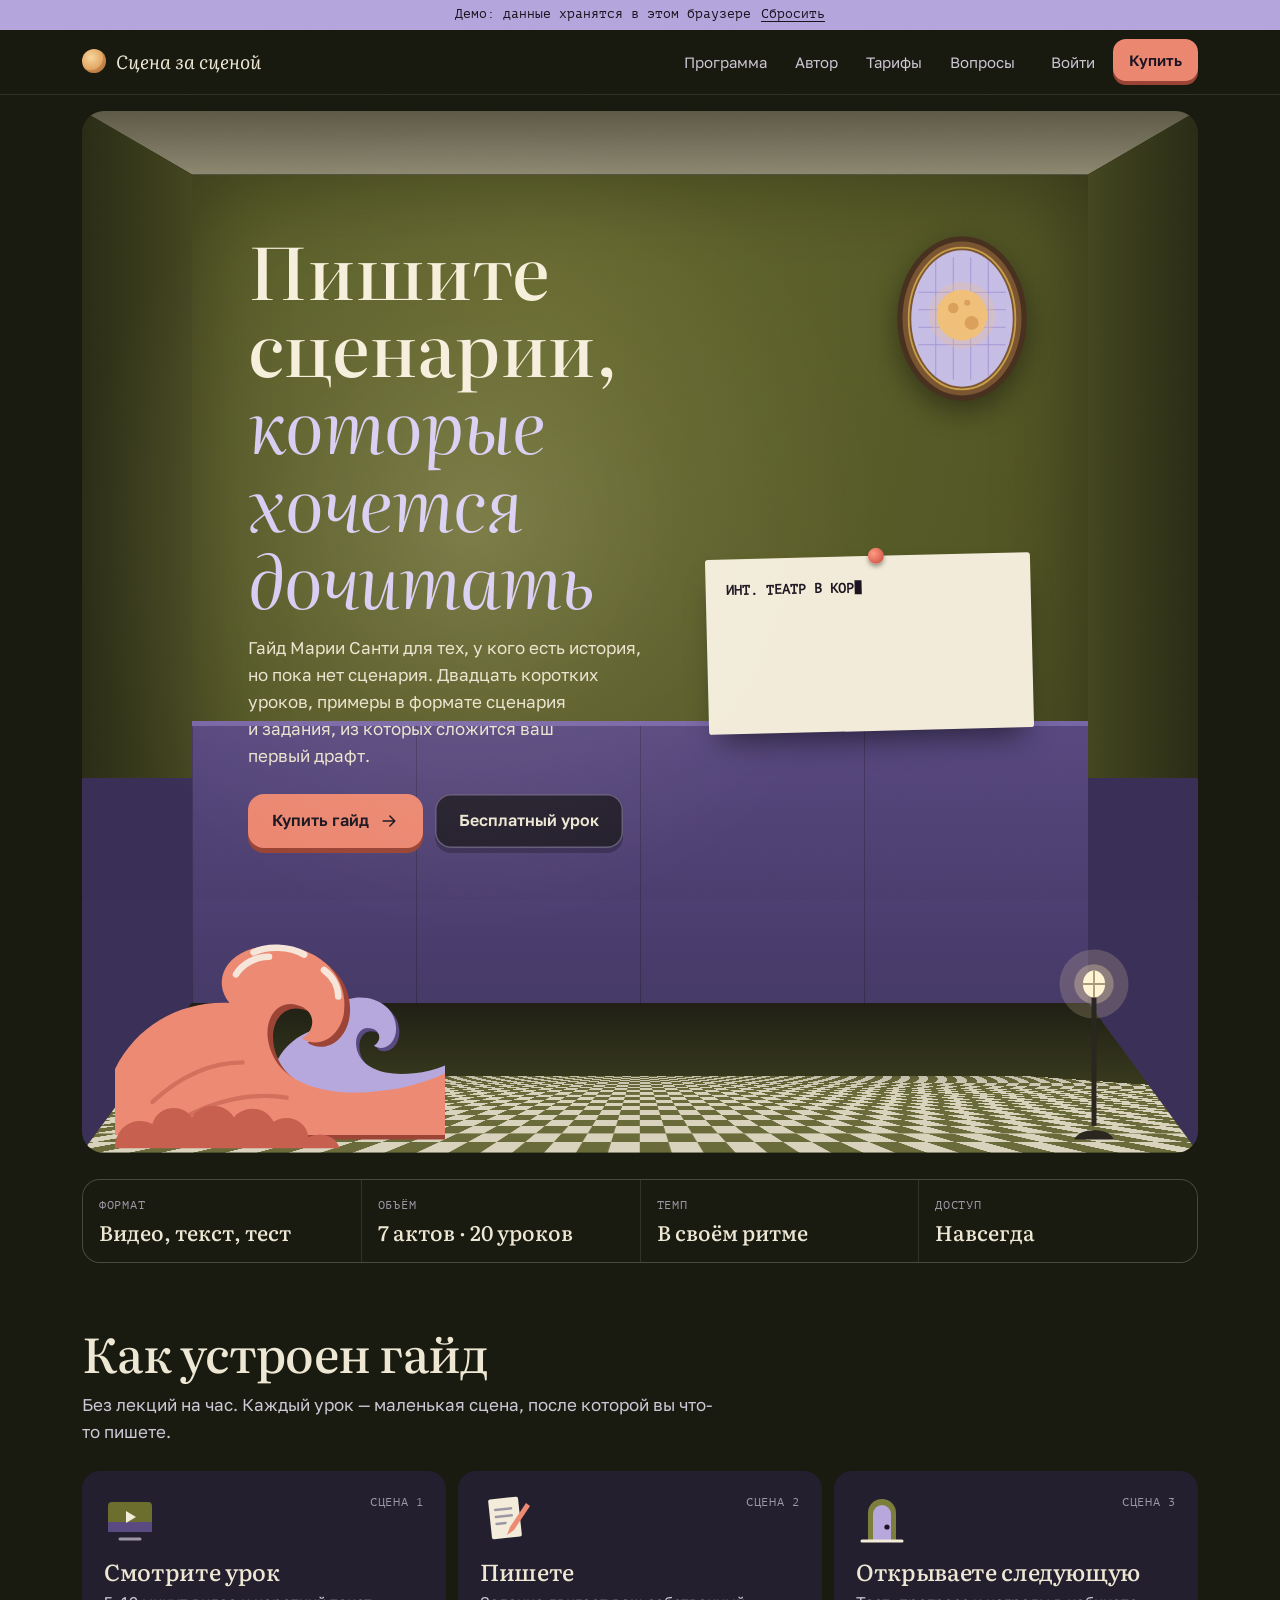
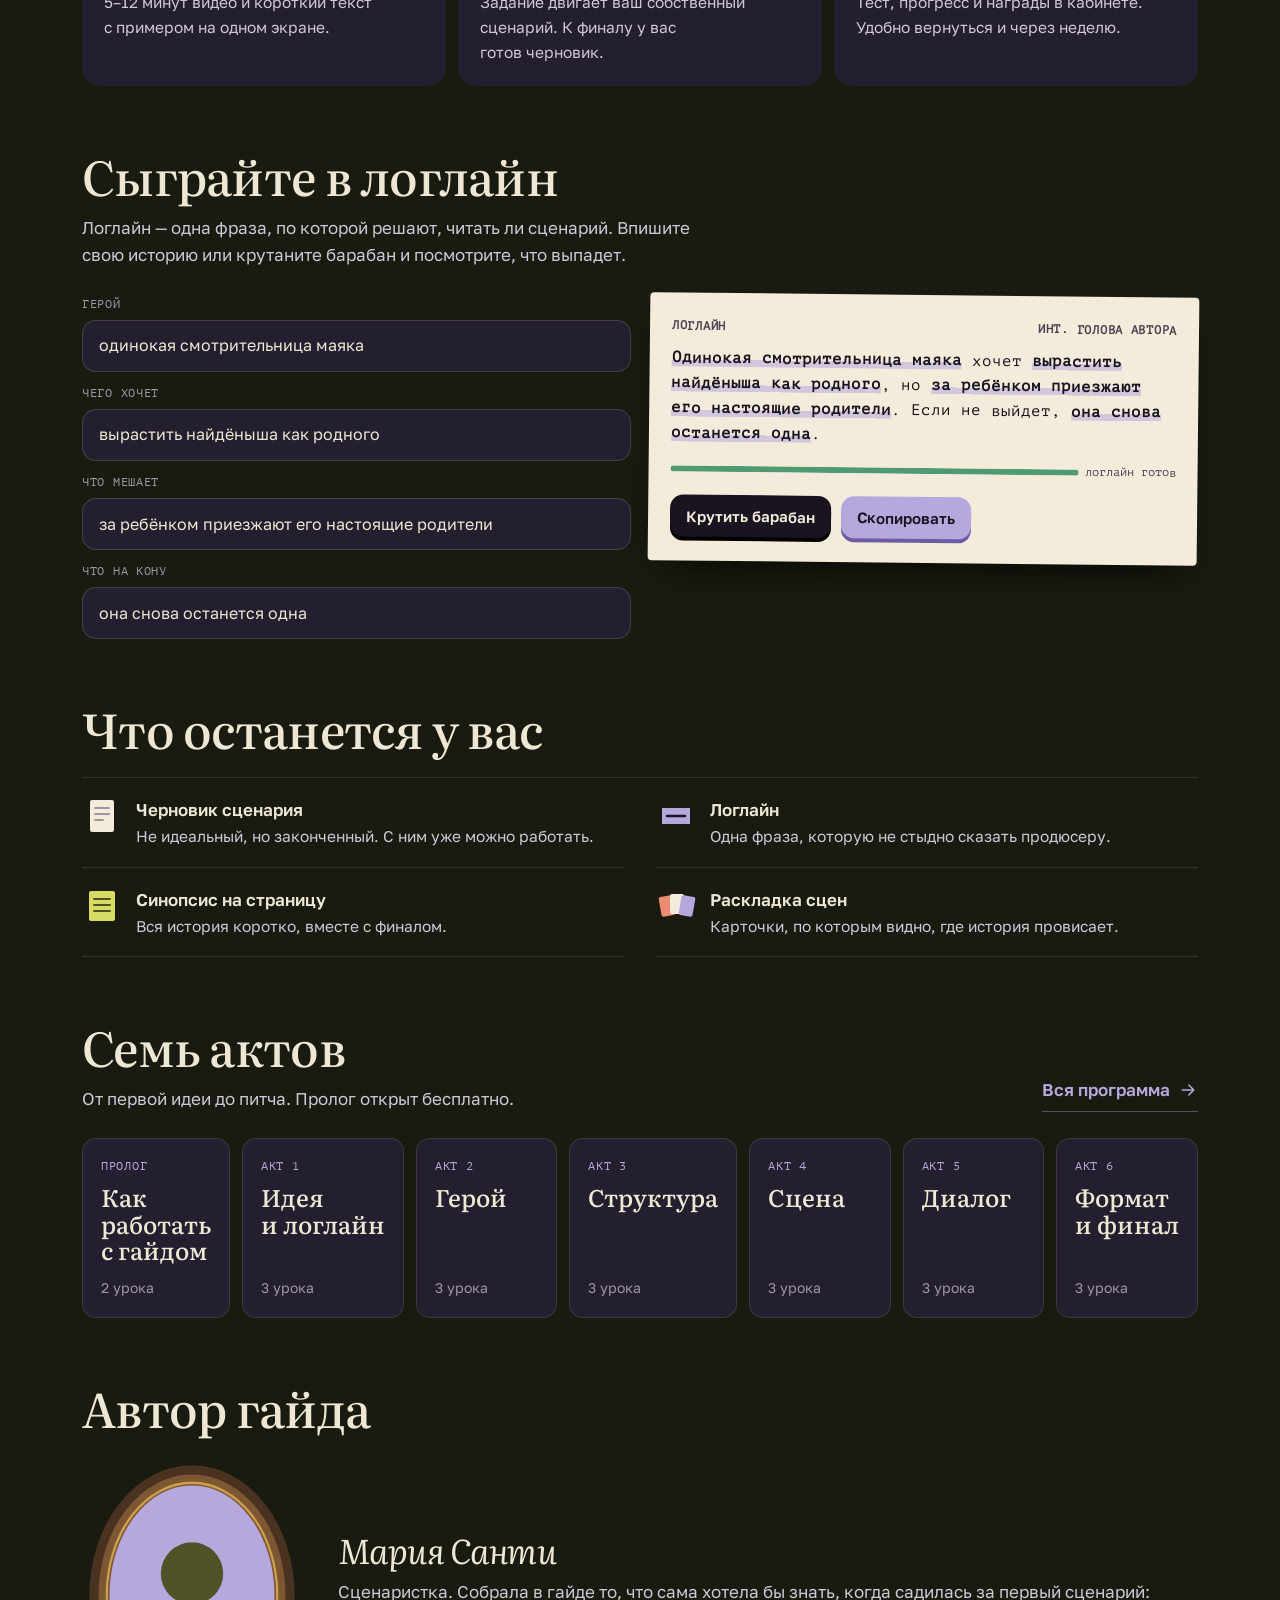
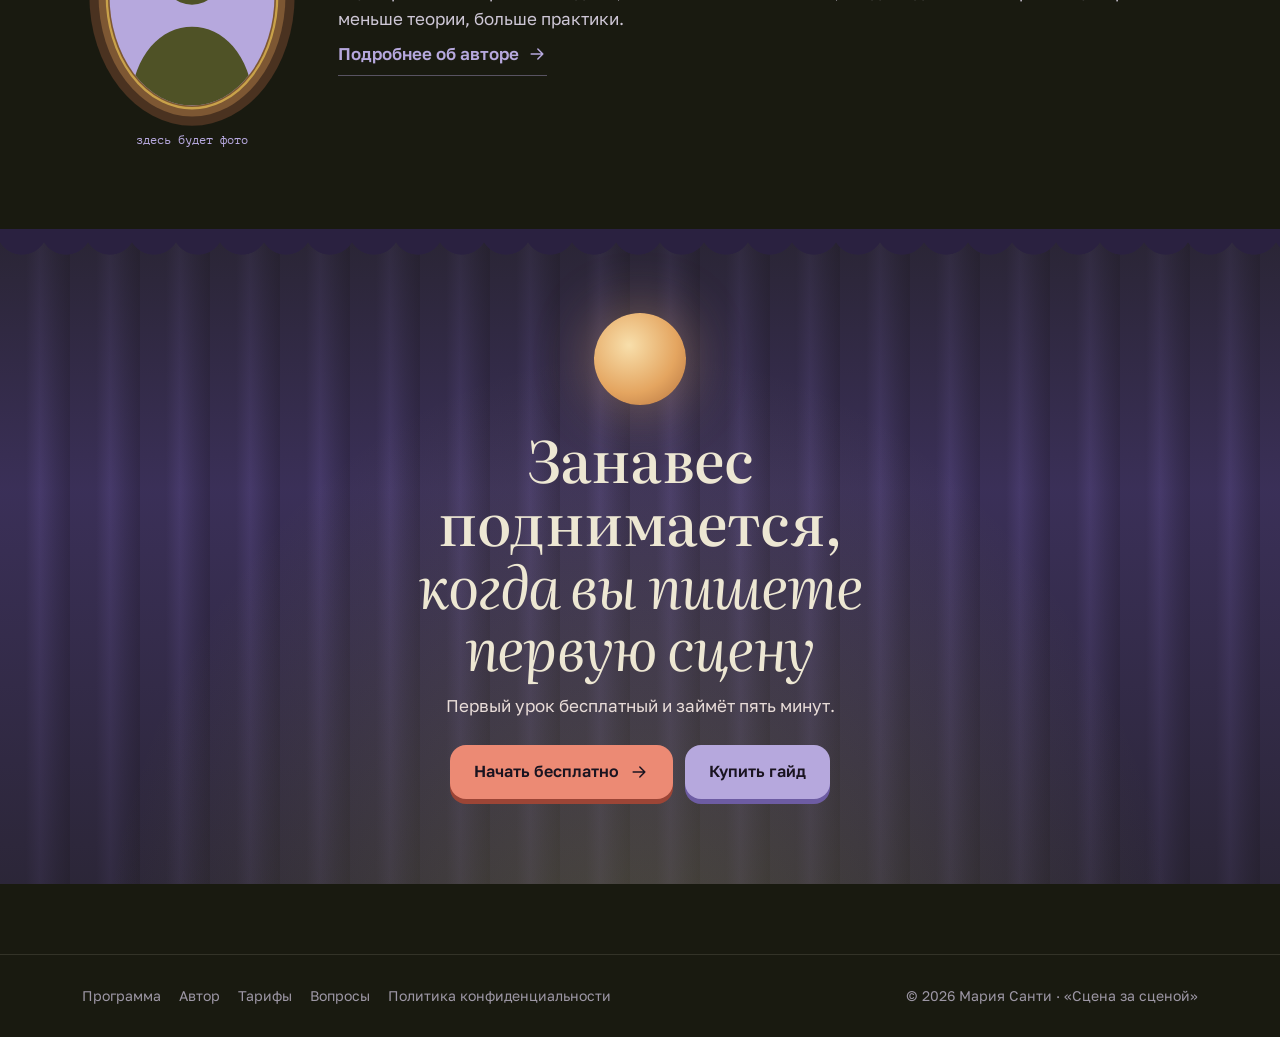
==== index.html @ 64747609 "Add files via upload" ====
<!doctype html>
<html lang="ru" data-page="index">
<head>
<meta charset="utf-8">
<meta name="viewport" content="width=device-width, initial-scale=1, viewport-fit=cover">
<meta http-equiv="Content-Security-Policy" content="default-src 'self'; script-src 'self'; style-src 'self' 'unsafe-inline'; img-src 'self' data:; font-src 'self'; connect-src 'self' https://*.supabase.co wss://*.supabase.co; base-uri 'self'; form-action 'self'; object-src 'none'">
<meta name="referrer" content="strict-origin-when-cross-origin">
<meta name="robots" content="noindex, nofollow">
<title>Сцена за сценой — гайд по сценариям Марии Санти</title>
<meta name="description" content="Гайд по сценарному мастерству: от идеи и логлайна до готового драфта. 20 уроков, тесты и задания.">
<meta name="theme-color" content="#191a10">
<meta property="og:title" content="Сцена за сценой — гайд по сценариям Марии Санти">
<meta property="og:description" content="Гайд по сценарному мастерству: от идеи и логлайна до готового драфта. 20 уроков, тесты и задания.">
<link rel="icon" href="data:image/svg+xml,%3Csvg xmlns='http://www.w3.org/2000/svg' viewBox='0 0 32 32'%3E%3Ccircle cx='16' cy='16' r='14' fill='%23e2a35f'/%3E%3C/svg%3E">
<link rel="preload" href="Literata-normal-cyrillic.woff2" as="font" type="font/woff2" crossorigin>
<link rel="stylesheet" href="style.css?v=f4e3a7d2">
<script src="early.js?v=76b59b32"></script>
</head>
<body data-page="index">
<noscript><div class="nojs">Откройте сайт в браузере (Safari, Chrome): в режиме просмотра файла вход, оплата и уроки не работают.</div></noscript>
<svg width="0" height="0" style="position:absolute" aria-hidden="true">
  <symbol id="i-arrow" viewBox="0 0 24 24"><path d="M5 12h14M13 6l6 6-6 6"/></symbol>
  <symbol id="i-left" viewBox="0 0 24 24"><path d="M19 12H5M11 6l-6 6 6 6"/></symbol>
  <symbol id="i-plus" viewBox="0 0 24 24"><path d="M12 5v14M5 12h14"/></symbol>
  <symbol id="i-check" viewBox="0 0 24 24"><path d="M20 6 9 17l-5-5"/></symbol>
  <symbol id="i-lock" viewBox="0 0 24 24"><rect x="4" y="11" width="16" height="10" rx="2"/><path d="M8 11V7a4 4 0 0 1 8 0v4"/></symbol>
  <symbol id="i-play" viewBox="0 0 24 24"><path d="M7 4.5v15a1 1 0 0 0 1.5.86l12.5-7.5a1 1 0 0 0 0-1.72L8.5 3.64A1 1 0 0 0 7 4.5z"/></symbol>
  <symbol id="i-x" viewBox="0 0 24 24"><path d="M6 6l12 12M18 6 6 18"/></symbol>
  <symbol id="i-menu" viewBox="0 0 24 24"><path d="M4 7h16M4 12h16M4 17h16"/></symbol>
  <symbol id="i-bulb" viewBox="0 0 24 24"><path d="M9 18h6M10 22h4M12 2a7 7 0 0 0-4 12.7c.6.5 1 1.3 1 2.3h6c0-1 .4-1.8 1-2.3A7 7 0 0 0 12 2z"/></symbol>
  <symbol id="i-pen" viewBox="0 0 24 24"><path d="M12 20h9M16.5 3.5a2.1 2.1 0 0 1 3 3L7 19l-4 1 1-4z"/></symbol>
  <symbol id="i-list" viewBox="0 0 24 24"><path d="M8 6h13M8 12h13M8 18h13M3 6h.01M3 12h.01M3 18h.01"/></symbol>
</svg>
<header class="hd">
  <div class="wrap">
    <a class="logo" href="index.html"><i aria-hidden="true"></i>Сцена за сценой</a>
    <nav class="nav" aria-label="Разделы"><a href="programma.html">Программа</a><a href="avtor.html">Автор</a><a href="tarify.html">Тарифы</a><a href="voprosy.html">Вопросы</a></nav>
    <div class="auth" id="auth"><a class="hd-link" href="vhod.html">Войти</a><a class="btn sm" href="kassa.html?t=guide" data-buy>Купить</a></div>
    <details class="mnav"><summary aria-label="Меню"><svg class="ic b" aria-hidden="true"><use href="#i-menu"/></svg><svg class="ic x" aria-hidden="true"><use href="#i-x"/></svg></summary>
      <nav class="mnav-panel" aria-label="Меню"><a href="index.html" aria-current=page>Главная<svg class="ic" aria-hidden="true"><use href="#i-arrow"/></svg></a><a href="programma.html">Программа<svg class="ic" aria-hidden="true"><use href="#i-arrow"/></svg></a><a href="avtor.html">Автор<svg class="ic" aria-hidden="true"><use href="#i-arrow"/></svg></a><a href="tarify.html">Тарифы<svg class="ic" aria-hidden="true"><use href="#i-arrow"/></svg></a><a href="voprosy.html">Вопросы<svg class="ic" aria-hidden="true"><use href="#i-arrow"/></svg></a><div id="mauth"><a class="btn v2" href="vhod.html">Войти в кабинет</a></div></nav></details>
  </div>
</header>
<main>
<div class="intro-c" aria-hidden="true"><span>Сцена за сценой</span></div>
<section class="hero"><div class="wrap">
  <div class="stage "><div class="ceil"></div><div class="lw"></div><div class="rw"></div><div class="floor"><div class="checks"></div></div><div class="spot" aria-hidden="true"></div><div class="wall"><div class="hero-tx">
  <h1>Пишите сценарии, <em>которые хочется дочитать</em></h1>
  <p class="lede">Гайд Марии Санти для тех, у кого есть история, но пока нет сценария. Двадцать коротких уроков, примеры в формате сценария и задания, из которых сложится ваш первый драфт.</p>
  <div class="ctas"><a class="btn" href="kassa.html?t=guide" data-buy>Купить гайд <svg class="ic" aria-hidden="true"><use href="#i-arrow"/></svg></a><a class="btn ghost" href="urok.html?id=p1">Бесплатный урок</a></div>
</div>
<figure class="frame"><svg viewBox="0 0 160 200" aria-hidden="true">
  <ellipse cx="80" cy="100" rx="74" ry="94" fill="#4a3220"/><ellipse cx="80" cy="100" rx="68" ry="88" fill="#7d5733"/>
  <ellipse cx="80" cy="100" rx="61" ry="81" fill="none" stroke="#c9a24a" stroke-width="2"/>
  <ellipse cx="80" cy="100" rx="58" ry="78" fill="#c8bfe6"/>
  <path d="M30 70h100M30 90h100M30 110h100M30 130h100M50 30v140M70 30v140M90 30v140M110 30v140" stroke="#a99ad6" stroke-width="1.2" clip-path="url(#fclip)"/>
  <clipPath id="fclip"><ellipse cx="80" cy="100" rx="58" ry="78"/></clipPath>
  <circle cx="80" cy="96" r="38" fill="#f2c27d" opacity=".25"/>
  <circle cx="80" cy="96" r="29" fill="#f1c27d"/><circle cx="70" cy="88" r="6" fill="#dba25e"/><circle cx="91" cy="105" r="8" fill="#dba25e"/><circle cx="86" cy="82" r="3.5" fill="#dba25e"/>
</svg></figure>
<div class="sheet" id="sheet" aria-label="Фрагмент сценария">
  <div class="sl h">ИНТ. ТЕАТР В КОРОБКЕ — НОЧЬ</div>
  <div class="sl gap">Пустая сцена. Горит дежурная лампа. На полу лежат нарисованные волны.</div>
  <div class="sl c gap">МАРИЯ</div>
  <div class="sl p">(вполголоса)</div>
  <div class="sl d">Начнём с главного. Чего хочет ваш герой?</div>
</div></div><div class="props" aria-hidden="true"><svg class="waves" viewBox="0 0 300 192" aria-hidden="true">
  <g class="back"><path transform="translate(150 54) scale(.52)" d="M0 180v-60c20-40 60-62 104-60-16-20-4-48 34-52 44-4 76 26 70 62-4 22-24 32-38 22 14-8 12-26-4-30-20-6-34 16-24 42 10 28 48 42 98 36 22-2 42-8 60-16v56Z" fill="#5a4a82"/>
  <path transform="translate(147 51) scale(.52)" d="M0 180v-60c20-40 60-62 104-60-16-20-4-48 34-52 44-4 76 26 70 62-4 22-24 32-38 22 14-8 12-26-4-30-20-6-34 16-24 42 10 28 48 42 98 36 22-2 42-8 60-16v56Z" fill="#b6a8dd"/></g>
  <path transform="translate(5 4)" d="M0 180v-60c20-40 60-62 104-60-16-20-4-48 34-52 44-4 76 26 70 62-4 22-24 32-38 22 14-8 12-26-4-30-20-6-34 16-24 42 10 28 48 42 98 36 22-2 42-8 60-16v56Z" fill="#9c4536"/>
  <path d="M0 180v-60c20-40 60-62 104-60-16-20-4-48 34-52 44-4 76 26 70 62-4 22-24 32-38 22 14-8 12-26-4-30-20-6-34 16-24 42 10 28 48 42 98 36 22-2 42-8 60-16v56Z" fill="#ec8a74"/>
  <path d="M126 14c12-6 32-6 46 2m-62 18c6-10 18-16 30-16m50 12c8 6 13 15 13 24" fill="none" stroke="#f6e6da" stroke-width="6" stroke-linecap="round"/>
  <path d="M34 150c26-24 54-36 82-36m-56 52c30-18 66-25 96-20" fill="none" stroke="#d1705d" stroke-width="4" stroke-linecap="round"/>
  <path d="M0 192c0-20 18-30 34-22 4-16 26-20 36-6 8-14 30-14 38 0 10-12 30-10 36 4 12-8 30-2 32 14 12-6 26 0 28 10Z" fill="#c8604f"/>
</svg><svg class="lamp" viewBox="0 0 60 160" aria-hidden="true">
  <circle cx="30" cy="30" r="28" fill="#ffe7b0" opacity=".18"/><circle cx="30" cy="30" r="16" fill="#ffe7b0" opacity=".3"/>
  <ellipse cx="30" cy="30" rx="9" ry="11" fill="#fff4d4"/><path d="M21 30h18M30 19v22" stroke="#a89a78" stroke-width="1.5"/>
  <rect x="28" y="41" width="4" height="104" fill="#2a2620"/><path d="M14 156c4-10 28-10 32 0Z" fill="#2a2620"/>
</svg></div></div>
  <div class="facts">
    <div><small>Формат</small><b>Видео, текст, тест</b></div>
    <div><small>Объём</small><b>7 актов · 20 уроков</b></div>
    <div><small>Темп</small><b>В своём ритме</b></div>
    <div><small>Доступ</small><b>Навсегда</b></div>
  </div>
</div></section>

<div class="wrap">
<section class="sec">
  <h2>Как устроен гайд</h2>
  <p>Без лекций на час. Каждый урок — маленькая сцена, после которой вы что-то пишете.</p>
  <div class="steps">
    <div class="step"><svg viewBox="0 0 52 52" aria-hidden="true"><rect x="4" y="9" width="44" height="30" rx="4" fill="#6c6e2e"/><rect x="4" y="29" width="44" height="10" fill="#5a4a82"/><path d="M22 18v12l10-6Z" fill="#f3ecda"/><path d="M16 46h20" stroke="#9d97a5" stroke-width="3" stroke-linecap="round"/></svg><h3>Смотрите урок</h3><p>5–12 минут видео и короткий текст с примером на одном экране.</p></div>
    <div class="step"><svg viewBox="0 0 52 52" aria-hidden="true"><rect x="10" y="5" width="30" height="40" rx="2" fill="#f3ecda" transform="rotate(-6 25 25)"/><path d="M16 16h16M16 23h16M16 30h9" stroke="#9d97a5" stroke-width="2.5" stroke-linecap="round" transform="rotate(-6 25 25)"/><path d="M46 10 30 34l-3 8 7-5L50 13Z" fill="#ec8a74"/></svg><h3>Пишете</h3><p>Задание двигает ваш собственный сценарий. К финалу у вас готов черновик.</p></div>
    <div class="step"><svg viewBox="0 0 52 52" aria-hidden="true"><path d="M12 48V20a14 14 0 0 1 28 0v28Z" fill="#7c7f3c"/><path d="M17 48V21a9 9 0 0 1 18 0v27" fill="#b6a8dd"/><circle cx="31" cy="34" r="2.6" fill="#1a1420"/><path d="M6 48h40" stroke="#f3ecda" stroke-width="3" stroke-linecap="round"/></svg><h3>Открываете следующую</h3><p>Тест, прогресс и награды в кабинете. Удобно вернуться и через неделю.</p></div>
  </div>
</section>

<section class="sec" id="logline">
  <h2>Сыграйте в логлайн</h2>
  <p>Логлайн — одна фраза, по которой решают, читать ли сценарий. Впишите свою историю или крутаните барабан и посмотрите, что выпадет.</p>
  <div class="game">
    <div class="lgf">
      <label class="fld"><span>Герой</span><input id="lg-hero" maxlength="80" value="одинокая смотрительница маяка" autocomplete="off"></label>
      <label class="fld"><span>Чего хочет</span><input id="lg-goal" maxlength="100" value="вырастить найдёныша как родного" autocomplete="off"></label>
      <label class="fld"><span>Что мешает</span><input id="lg-obst" maxlength="120" value="за ребёнком приезжают его настоящие родители" autocomplete="off"></label>
      <label class="fld"><span>Что на кону</span><input id="lg-stake" maxlength="100" value="она снова останется одна" autocomplete="off"></label>
    </div>
    <div class="lgo"><small><span>Логлайн</span><span>ИНТ. ГОЛОВА АВТОРА</span></small><p id="lg-out" aria-live="polite">Одинокая смотрительница маяка хочет вырастить найдёныша как родного, но за ребёнком приезжают его настоящие родители. Если не выйдет, она снова останется одна.</p>
      <div class="meter"><i id="lg-meter"></i><span id="lg-score">логлайн готов</span></div>
      <div class="acts"><button type="button" class="btn sm ink" id="lg-spin">Крутить барабан</button><button type="button" class="btn sm v2" id="lg-copy">Скопировать</button></div></div>
  </div>
</section>

<section class="sec">
  <h2>Что останется у вас</h2>
  <div class="list2">
    <div><svg viewBox="0 0 40 40" aria-hidden="true"><rect x="8" y="4" width="24" height="32" rx="2" fill="#f3ecda"/><path d="M13 12h14M13 18h14M13 24h8" stroke="#9d97a5" stroke-width="2" stroke-linecap="round"/></svg><p><b>Черновик сценария</b><span>Не идеальный, но законченный. С ним уже можно работать.</span></p></div>
    <div><svg viewBox="0 0 40 40" aria-hidden="true"><path d="M6 12h28v16H6z" fill="#b6a8dd"/><path d="M11 20h18" stroke="#1a1420" stroke-width="2.5" stroke-linecap="round"/></svg><p><b>Логлайн</b><span>Одна фраза, которую не стыдно сказать продюсеру.</span></p></div>
    <div><svg viewBox="0 0 40 40" aria-hidden="true"><rect x="7" y="5" width="26" height="30" rx="2" fill="#d7db62"/><path d="M12 13h16M12 19h16M12 25h16" stroke="#4f5226" stroke-width="2" stroke-linecap="round"/></svg><p><b>Синопсис на страницу</b><span>Вся история коротко, вместе с финалом.</span></p></div>
    <div><svg viewBox="0 0 40 40" aria-hidden="true"><rect x="4" y="10" width="14" height="20" rx="2" fill="#ec8a74" transform="rotate(-10 11 20)"/><rect x="14" y="8" width="14" height="20" rx="2" fill="#f3ecda"/><rect x="24" y="10" width="14" height="20" rx="2" fill="#b6a8dd" transform="rotate(10 31 20)"/></svg><p><b>Раскладка сцен</b><span>Карточки, по которым видно, где история провисает.</span></p></div>
  </div>
</section>

<section class="sec">
  <div class="sec-h"><div><h2>Семь актов</h2><p>От первой идеи до питча. Пролог открыт бесплатно.</p></div><a class="tlink" href="programma.html">Вся программа <svg class="ic" aria-hidden="true"><use href="#i-arrow"/></svg></a></div>
  <div class="posters"><a class="poster" href="programma.html#act-0"><small>Пролог</small><b>Как работать с гайдом</b><span>2 урока</span></a><a class="poster" href="programma.html#act-1"><small>Акт 1</small><b>Идея и логлайн</b><span>3 урока</span></a><a class="poster" href="programma.html#act-2"><small>Акт 2</small><b>Герой</b><span>3 урока</span></a><a class="poster" href="programma.html#act-3"><small>Акт 3</small><b>Структура</b><span>3 урока</span></a><a class="poster" href="programma.html#act-4"><small>Акт 4</small><b>Сцена</b><span>3 урока</span></a><a class="poster" href="programma.html#act-5"><small>Акт 5</small><b>Диалог</b><span>3 урока</span></a><a class="poster" href="programma.html#act-6"><small>Акт 6</small><b>Формат и финал</b><span>3 урока</span></a></div>
</section>

<section class="sec">
  <h2>Автор гайда</h2>
  <div class="author"><svg class="pf" viewBox="0 0 240 318" aria-hidden="true">
  <ellipse cx="120" cy="150" rx="112" ry="142" fill="#4a3220"/><ellipse cx="120" cy="150" rx="102" ry="132" fill="#7d5733"/>
  <ellipse cx="120" cy="150" rx="93" ry="123" fill="none" stroke="#c9a24a" stroke-width="2.5"/>
  <ellipse cx="120" cy="150" rx="90" ry="120" fill="#b6a8dd"/>
  <clipPath id="pclip"><ellipse cx="120" cy="150" rx="90" ry="120"/></clipPath>
  <g clip-path="url(#pclip)"><circle cx="120" cy="126" r="34" fill="#4f5226"/><path d="M52 270c4-56 34-86 68-86s64 30 68 86Z" fill="#4f5226"/></g>
  <text x="120" y="312" text-anchor="middle" font-family="PT Mono, monospace" font-size="13" fill="#b6a8dd">здесь будет фото</text>
</svg><div><h3>Мария Санти</h3><p>Сценаристка. Собрала в гайде то, что сама хотела бы знать, когда садилась за первый сценарий: меньше теории, больше практики.</p><a class="tlink" href="avtor.html">Подробнее об авторе <svg class="ic" aria-hidden="true"><use href="#i-arrow"/></svg></a></div></div>
</section>
</div>

<section class="curtain"><div class="wrap">
  <div class="moon" aria-hidden="true"></div>
  <h2>Занавес поднимается, <em>когда вы пишете первую сцену</em></h2>
  <p>Первый урок бесплатный и займёт пять минут.</p>
  <div class="ctas" style="justify-content:center"><a class="btn" href="urok.html?id=p1">Начать бесплатно <svg class="ic" aria-hidden="true"><use href="#i-arrow"/></svg></a><a class="btn v2" href="kassa.html?t=guide" data-buy>Купить гайд</a></div>
</div></section>
</main>
<footer class="ft">
  <div class="wrap">
    <nav aria-label="Ссылки"><a href="programma.html">Программа</a><a href="avtor.html">Автор</a><a href="tarify.html">Тарифы</a><a href="voprosy.html">Вопросы</a><a href="politika.html">Политика конфиденциальности</a></nav>
    <span>© 2026 Мария Санти · «Сцена за сценой»</span>
  </div>
</footer>
<script src="config.js?v=e5fb1d7c"></script>
<script src="course.js?v=5cd5918e"></script>
<script src="app.js?v=9feadcca"></script>
</body>
</html>
---- style.css ----
@font-face{font-family:"Golos Text";font-style:normal;font-weight:400 700;font-display:swap;src:url(GolosText-normal-cyrillic.woff2) format("woff2");unicode-range:U+0301, U+0400-045F, U+0490-0491, U+04B0-04B1, U+2116}
@font-face{font-family:"Golos Text";font-style:normal;font-weight:400 700;font-display:swap;src:url(GolosText-normal-latin.woff2) format("woff2");unicode-range:U+0000-00FF, U+0131, U+0152-0153, U+02BB-02BC, U+02C6, U+02DA, U+02DC, U+0304, U+0308, U+0329, U+2000-206F, U+20AC, U+2122, U+2191, U+2193, U+2212, U+2215, U+FEFF, U+FFFD}
@font-face{font-family:"Literata";font-style:italic;font-weight:400 700;font-display:swap;src:url(Literata-italic-cyrillic.woff2) format("woff2");unicode-range:U+0301, U+0400-045F, U+0490-0491, U+04B0-04B1, U+2116}
@font-face{font-family:"Literata";font-style:italic;font-weight:400 700;font-display:swap;src:url(Literata-italic-latin.woff2) format("woff2");unicode-range:U+0000-00FF, U+0131, U+0152-0153, U+02BB-02BC, U+02C6, U+02DA, U+02DC, U+0304, U+0308, U+0329, U+2000-206F, U+20AC, U+2122, U+2191, U+2193, U+2212, U+2215, U+FEFF, U+FFFD}
@font-face{font-family:"Literata";font-style:normal;font-weight:400 700;font-display:swap;src:url(Literata-normal-cyrillic.woff2) format("woff2");unicode-range:U+0301, U+0400-045F, U+0490-0491, U+04B0-04B1, U+2116}
@font-face{font-family:"Literata";font-style:normal;font-weight:400 700;font-display:swap;src:url(Literata-normal-latin.woff2) format("woff2");unicode-range:U+0000-00FF, U+0131, U+0152-0153, U+02BB-02BC, U+02C6, U+02DA, U+02DC, U+0304, U+0308, U+0329, U+2000-206F, U+20AC, U+2122, U+2191, U+2193, U+2212, U+2215, U+FEFF, U+FFFD}
@font-face{font-family:"PT Mono";font-style:normal;font-weight:400;font-display:swap;src:url(PTMono-normal-cyrillic.woff2) format("woff2");unicode-range:U+0301, U+0400-045F, U+0490-0491, U+04B0-04B1, U+2116}
@font-face{font-family:"PT Mono";font-style:normal;font-weight:400;font-display:swap;src:url(PTMono-normal-latin.woff2) format("woff2");unicode-range:U+0000-00FF, U+0131, U+0152-0153, U+02BB-02BC, U+02C6, U+02DA, U+02DC, U+0304, U+0308, U+0329, U+2000-206F, U+20AC, U+2122, U+2191, U+2193, U+2212, U+2215, U+FEFF, U+FFFD}
/* Сцена за сценой — стили. Оливковая стена, фиолетовые панели, коралловый реквизит. */
:root{
  --bg:#191a10;--bg2:#212218;--card:#241f2e;--card2:#2d2739;
  --olive:#6c6e2e;--olive-l:#7c7f3c;--olive-d:#4f5226;
  --violet:#5a4a82;--violet-d:#3d3159;--lav:#b6a8dd;--lav-l:#d6ccf3;
  --coral:#ec8a74;--coral-d:#9c4536;--chart:#d7db62;--bone:#ede4cd;--paper:#f3ecda;--ink:#1a1420;--ink2:#4c4354;
  --text:#ede7d3;--soft:#cec7d6;--mute:#9d97a5;--line:rgba(237,231,211,.12);--line2:rgba(237,231,211,.22);
  --ok:#4f9a72;--bad:#e0705c;
  --fd:"Literata",Georgia,serif;--f:"Golos Text",system-ui,-apple-system,"Segoe UI",sans-serif;--fm:"PT Mono",ui-monospace,monospace;
  --gut:20px;--max:1180px;--r:18px;--ease:cubic-bezier(.16,1,.3,1);--safe-b:env(safe-area-inset-bottom,0px);
  --noise:url("data:image/svg+xml;utf8,<svg xmlns='http://www.w3.org/2000/svg' width='200' height='200'><filter id='n'><feTurbulence type='fractalNoise' baseFrequency='.85' numOctaves='2' stitchTiles='stitch'/><feColorMatrix values='0 0 0 0 0  0 0 0 0 0  0 0 0 0 0  0 0 0 .55 0'/></filter><rect width='100%' height='100%' filter='url(%23n)'/></svg>");
  color-scheme:dark;
}
@view-transition{navigation:auto}
::view-transition-old(root){animation:vtOut .22s ease-in both}
::view-transition-new(root){animation:vtIn .45s var(--ease) both}
@keyframes vtOut{to{opacity:0}}
@keyframes vtIn{from{opacity:0;transform:translateY(10px)}}

*,*::before,*::after{box-sizing:border-box}
html{-webkit-text-size-adjust:100%}
body{margin:0;min-height:100svh;display:flex;flex-direction:column;background:var(--bg);color:var(--text);font-family:var(--f);font-size:17px;line-height:1.6;-webkit-font-smoothing:antialiased;overflow-x:clip}
body::after{content:"";position:fixed;inset:0;z-index:300;pointer-events:none;background-image:var(--noise);opacity:.08;mix-blend-mode:overlay}
main{flex:1}
::selection{background:var(--lav);color:var(--ink)}
img,svg{display:block;max-width:100%}
a{color:inherit}
button{font:inherit;color:inherit;background:none;border:0;cursor:pointer;padding:0}
h1,h2,h3{font-family:var(--fd);font-weight:500;line-height:1.08;letter-spacing:-.015em;margin:0;text-wrap:balance;overflow-wrap:break-word}
h1 em,h2 em,h3 em{font-style:italic;font-weight:400}
p{margin:0;text-wrap:pretty}
:focus-visible{outline:2px solid var(--lav);outline-offset:3px;border-radius:8px}
.wrap{max-width:var(--max);margin:0 auto;padding:0 var(--gut)}
.ic{width:20px;height:20px;flex:none;fill:none;stroke:currentColor;stroke-width:1.8;stroke-linecap:round;stroke-linejoin:round}
.sr{position:absolute;width:1px;height:1px;overflow:hidden;clip:rect(0 0 0 0);white-space:nowrap}
.muted{color:var(--mute)}
.mono{font-family:var(--fm)}
[hidden]{display:none!important}

/* ---------- полоса демо и предупреждение без скриптов ---------- */
.demo{display:flex;align-items:center;justify-content:center;gap:10px;flex-wrap:wrap;padding:6px var(--gut);background:var(--lav);color:var(--ink);font-family:var(--fm);font-size:12.5px;text-align:center;line-height:1.4}
.demo button{text-decoration:underline;text-underline-offset:3px}
.nojs{padding:10px var(--gut);background:var(--chart);color:var(--ink);font-size:14px;text-align:center}

/* ---------- шапка ---------- */
.hd{position:sticky;top:0;z-index:60;background:rgba(25,26,16,.9);backdrop-filter:blur(12px);-webkit-backdrop-filter:blur(12px);border-bottom:1px solid var(--line)}
.hd .wrap{display:flex;align-items:center;gap:14px;height:64px}
.logo{display:flex;align-items:center;gap:10px;font-family:var(--fd);font-style:italic;font-size:19px;white-space:nowrap;text-decoration:none;margin-right:auto}
.logo i{width:24px;height:24px;flex:none;border-radius:50%;background:radial-gradient(circle at 38% 35%,#f6d9a2,#e2a35f 60%,#b8723f);box-shadow:inset -3px -3px 0 rgba(150,90,40,.35)}
.nav{display:none;gap:4px;font-size:15px}
.nav a{padding:8px 12px;border-radius:999px;color:var(--soft);text-decoration:none;transition:color .2s,background .2s}
.nav a:hover{color:var(--text);background:rgba(237,231,211,.06)}
.nav a[aria-current=page]{color:var(--ink);background:var(--lav)}
.auth{display:flex;align-items:center;gap:8px}
.hd-link{display:inline-flex;align-items:center;min-height:42px;padding:0 10px;font-size:15px;color:var(--soft);text-decoration:none}
.hd-link:hover{color:var(--text)}
.ava{width:30px;height:30px;border-radius:50%;display:grid;place-items:center;background:var(--violet);color:var(--text);font-weight:600;font-size:13px;flex:none}
/* мобильное меню — на <details>, работает и без скриптов */
.mnav{position:static}
.mnav summary{list-style:none;width:44px;height:44px;border-radius:12px;border:1px solid var(--line2);display:grid;place-items:center;cursor:pointer}
.mnav summary::-webkit-details-marker{display:none}
.mnav .x{display:none}
.hd:has(.mnav[open]){background:var(--bg)}
.mnav[open] .x{display:block}
.mnav[open] .b{display:none}
.mnav-panel{position:absolute;left:0;right:0;top:64px;background:var(--bg);border-bottom:1px solid var(--line);padding:10px var(--gut) 22px;box-shadow:0 30px 40px -20px rgba(0,0,0,.7);animation:drop .3s var(--ease)}
@keyframes drop{from{opacity:0;transform:translateY(-8px)}}
.mnav-panel a{display:flex;justify-content:space-between;align-items:center;padding:15px 4px;border-bottom:1px solid var(--line);font-family:var(--fd);font-size:24px;text-decoration:none}
.mnav-panel a[aria-current=page]{color:var(--lav)}
.mnav-panel .btn{margin-top:18px;width:100%;justify-content:center;padding:0 24px;border-bottom:0;font-family:var(--f);font-size:16px}

/* ---------- кнопки: «игровые», нажимаются физически ---------- */
.btn{--dep:var(--coral-d);position:relative;display:inline-flex;align-items:center;justify-content:center;gap:10px;min-height:54px;padding:0 24px;border-radius:16px;background:var(--coral);color:var(--ink);font-weight:600;font-size:16px;line-height:1.2;text-decoration:none;white-space:nowrap;box-shadow:0 5px 0 var(--dep);transform:translateY(0);transition:transform .14s var(--ease),box-shadow .14s var(--ease),background .2s;margin-bottom:5px;-webkit-tap-highlight-color:transparent;user-select:none}
.btn .ic{transition:transform .25s var(--ease)}
.btn:hover{background:#f29c87;transform:translateY(-2px);box-shadow:0 7px 0 var(--dep)}
.btn:hover .ic{transform:translateX(3px)}
.btn:active{transform:translateY(4px);box-shadow:0 1px 0 var(--dep)}
.btn.v2{--dep:#6d5ca3;background:var(--lav);color:var(--ink)}
.btn.v2:hover{background:var(--lav-l)}
.btn.ghost{--dep:#3d3159;background:var(--card);color:var(--text);box-shadow:0 5px 0 var(--dep),inset 0 0 0 1.5px rgba(182,168,221,.45)}
.btn.ghost:hover{background:var(--card2);box-shadow:0 7px 0 var(--dep),inset 0 0 0 1.5px var(--lav)}
.btn.ghost:active{box-shadow:0 1px 0 var(--dep),inset 0 0 0 1.5px var(--lav)}
.btn.ink{--dep:#000;background:var(--ink);color:var(--paper)}
.btn.ink:hover{background:#2a2232}
.btn.sm{min-height:42px;padding:0 16px;font-size:15px;border-radius:13px;box-shadow:0 4px 0 var(--dep);margin-bottom:4px}
.btn.sm:hover{box-shadow:0 6px 0 var(--dep)}
.btn.wide{width:100%}
.btn[disabled],.btn.busy{opacity:.65;pointer-events:none}
.tlink{display:inline-flex;align-items:center;gap:8px;min-height:44px;font-weight:600;color:var(--lav);text-decoration:none;border-bottom:1.5px solid rgba(182,168,221,.4)}
.tlink:hover{color:var(--lav-l);border-color:var(--lav-l)}
.tlink .ic{transition:transform .25s var(--ease)}
.tlink:hover .ic{transform:translateX(3px)}
.spin{width:18px;height:18px;border-radius:50%;border:2.5px solid rgba(26,20,32,.25);border-top-color:currentColor;animation:sp .8s linear infinite}
@keyframes sp{to{transform:rotate(360deg)}}

/* ---------- сцена-диорама ---------- */
.stage{--side:20px;--ceil:28px;--floor:92px;position:relative;isolation:isolate;padding:var(--ceil) var(--side) var(--floor);background:#1d1b14;overflow:hidden;border-radius:0}
.stage>.ceil,.stage>.lw,.stage>.rw,.stage>.floor{position:absolute;z-index:-1}
.stage>.ceil{left:0;right:0;top:0;height:var(--ceil);background:linear-gradient(#5f5c48,#908b73);clip-path:polygon(0 0,100% 0,calc(100% - var(--side)) 100%,var(--side) 100%)}
.stage>.lw,.stage>.rw{top:0;bottom:0;width:var(--side)}
.stage>.lw{left:0;background:linear-gradient(to bottom,transparent 64%,#3b3058 64%),linear-gradient(90deg,#2b2d16,#454820);clip-path:polygon(0 0,100% var(--ceil),100% calc(100% - var(--floor)),0 100%)}
.stage>.rw{right:0;background:linear-gradient(to bottom,transparent 64%,#3b3058 64%),linear-gradient(270deg,#2b2d16,#454820);clip-path:polygon(0 var(--ceil),100% 0,100% 100%,0 calc(100% - var(--floor)))}
.stage>.floor{left:0;right:0;bottom:0;height:var(--floor);overflow:hidden;background:#3b3d1f;clip-path:polygon(var(--side) 0,calc(100% - var(--side)) 0,100% 100%,0 100%)}
.checks{position:absolute;left:-80%;right:-80%;bottom:0;height:520%;transform-origin:50% 100%;transform:perspective(260px) rotateX(68deg);background:repeating-conic-gradient(#d9d3bd 0 25%,#6a6b3a 0 50%) 50% 100%/64px 64px}
.floor::after{content:"";position:absolute;inset:0;background:linear-gradient(rgba(10,8,14,.55),transparent 60%)}
.wall{position:relative;z-index:0;padding:28px 20px 130px;background:radial-gradient(ellipse at 40% 18%,#666a2e,#555926 62%,#45481f);box-shadow:inset 0 0 90px rgba(0,0,0,.36)}
.wall::after{content:"";position:absolute;left:0;right:0;bottom:0;height:34%;z-index:-1;background:linear-gradient(90deg,rgba(0,0,0,.2) 0 1.5px,transparent 1.5px) 0 0/25% 100%,linear-gradient(#5a4a82,#463a68);box-shadow:inset 0 5px 0 #7a69a8}
.wall>*{position:relative;z-index:2}
.spot{position:absolute;inset:0;z-index:4;pointer-events:none;background:radial-gradient(circle at var(--sx) var(--sy),rgba(255,236,190,.2),rgba(255,236,190,.06) 22%,transparent 42%);mix-blend-mode:screen;animation:sweep 14s ease-in-out infinite alternate}
.spot.follow{animation:none}
@property --sx{syntax:'<percentage>';inherits:false;initial-value:35%}
@property --sy{syntax:'<percentage>';inherits:false;initial-value:40%}
@keyframes sweep{0%{--sx:28%;--sy:38%}50%{--sx:62%;--sy:52%}100%{--sx:44%;--sy:30%}}
/* маленькая сцена — шапка внутренних страниц */
.stage.sm{--side:12px;--ceil:14px;--floor:42px}
.stage.sm .wall{padding:24px 18px 34px}
.stage.sm .wall::after{height:24%}

/* ---------- первый экран ---------- */
.hero{padding:16px 0 0}
.hero .stage{margin:0 calc(var(--gut) * -1)}
.hero h1{font-size:clamp(36px,10.4vw,80px);max-width:11ch;color:#f7efdc}
.hero h1 em{color:var(--lav-l)}
.lede{margin-top:16px;max-width:36ch;font-size:17px;color:#ebe3cf}
.ctas{display:flex;flex-wrap:wrap;gap:12px;margin-top:24px}
.frame{display:none;position:absolute;top:26px;right:26px;width:110px;margin:0;z-index:3}
.frame svg{width:100%;height:auto;filter:drop-shadow(0 10px 14px rgba(0,0,0,.4))}
.sheet{margin-top:28px;max-width:420px;background:var(--paper);color:var(--ink);font-family:var(--fm);font-size:13.5px;line-height:1.55;padding:22px 20px 24px;border-radius:3px;transform:rotate(-1.4deg);box-shadow:0 18px 30px -12px rgba(0,0,0,.55);position:relative}
.sheet::before{content:"";position:absolute;top:-8px;left:50%;width:16px;height:16px;border-radius:50%;background:radial-gradient(circle at 35% 35%,#ff9d86,#c9473a);box-shadow:0 3px 4px rgba(0,0,0,.35)}
.sl{min-height:1.55em;white-space:pre-wrap;overflow-wrap:anywhere}
.sl.h{font-weight:700;text-transform:uppercase}
.sl.c{padding-left:34%}.sl.p{padding-left:26%;color:var(--ink2)}.sl.d{padding-left:14%;padding-right:6%}
.sl.gap{margin-top:12px}
.caret{display:inline-block;width:.55em;height:1.05em;margin-left:1px;vertical-align:-2px;background:var(--ink);animation:blink 1s steps(1) infinite}
@keyframes blink{50%{opacity:0}}
.props{position:absolute;left:0;right:0;bottom:0;height:180px;pointer-events:none;z-index:3}
.waves{position:absolute;left:3%;bottom:4px;width:min(58%,330px);animation:bob 6s ease-in-out infinite;transform-origin:50% 100%}
.waves .back{animation:bob2 5s ease-in-out infinite;transform-box:fill-box;transform-origin:50% 100%}
@keyframes bob{50%{transform:translateY(-5px) rotate(-1deg)}}
@keyframes bob2{50%{transform:translateY(4px) rotate(1.4deg)}}
.lamp{position:absolute;right:6%;bottom:8px;width:min(15%,74px)}

/* ---------- факты ---------- */
.facts{display:grid;grid-template-columns:1fr 1fr;gap:1px;margin-top:26px;background:var(--line);border:1px solid var(--line);border-radius:var(--r);overflow:hidden}
.facts div{background:var(--bg);padding:16px 16px 18px}
.facts small{display:block;font-family:var(--fm);font-size:12px;color:var(--mute);text-transform:uppercase;letter-spacing:.06em}
.facts b{display:block;margin-top:4px;font-family:var(--fd);font-weight:500;font-size:21px;line-height:1.2}

/* ---------- секции ---------- */
.sec{padding:64px 0 0}
.sec>h2,.sec-h h2{font-size:clamp(30px,6.4vw,48px)}
.sec>h2+p,.sec-h p{margin-top:12px;color:var(--soft);max-width:58ch}
.sec-h{display:grid;gap:12px;align-items:end}
.sec-h .tlink{justify-self:start}
.steps{display:grid;gap:12px;margin-top:26px;counter-reset:st}
.step{position:relative;padding:22px;border-radius:var(--r);background:var(--card)}
.step svg{width:52px;height:52px}
.step h3{margin-top:14px;font-size:23px}
.step p{margin-top:6px;color:var(--soft);font-size:15.5px}
.step::after{counter-increment:st;content:"сцена " counter(st);position:absolute;top:22px;right:22px;font-family:var(--fm);font-size:12px;color:var(--mute);text-transform:uppercase;letter-spacing:.06em}
.list2{display:grid;gap:0 32px;margin-top:22px;border-top:1px solid var(--line)}
.list2>div{display:grid;grid-template-columns:40px 1fr;gap:14px;align-items:start;padding:18px 0;border-bottom:1px solid var(--line)}
.list2 svg{width:40px;height:40px}
.list2 b{display:block;font-weight:600}
.list2 span{display:block;margin-top:2px;color:var(--soft);font-size:15.5px;line-height:1.5}

/* ---------- игра «логлайн» ---------- */
.game{margin-top:26px;display:grid;gap:18px}
.lgf{display:grid;gap:12px}
.fld{display:block}
.fld>span{display:block;font-family:var(--fm);font-size:12px;text-transform:uppercase;letter-spacing:.06em;color:var(--mute);margin-bottom:6px}
.fld input,.fld textarea{width:100%;min-height:52px;padding:13px 16px;border-radius:14px;border:1.5px solid rgba(237,231,211,.16);background:var(--card);color:var(--text);font:inherit;font-size:16px;line-height:1.45;transition:border-color .2s,background .2s}
.fld textarea{min-height:130px;resize:vertical}
.fld input:focus,.fld textarea:focus{outline:0;border-color:var(--lav);background:var(--card2)}
.fld input[aria-invalid=true],.fld textarea[aria-invalid=true]{border-color:var(--bad)}
.lgo{position:relative;background:var(--paper);color:var(--ink);border-radius:4px;padding:24px 22px 20px;box-shadow:0 22px 36px -18px rgba(0,0,0,.7);transform:rotate(.6deg)}
.lgo small{display:flex;justify-content:space-between;font-family:var(--fm);font-weight:700;letter-spacing:.06em;text-transform:uppercase;font-size:12px;color:var(--ink2);margin-bottom:10px}
.lgo p{min-height:5.2em;font-family:var(--fm);font-size:15.5px;line-height:1.6}
.lgo p b{font-weight:700;background:linear-gradient(transparent 62%,rgba(182,168,221,.55) 62%)}
.lgo p b.roll{background:linear-gradient(transparent 62%,rgba(236,138,116,.55) 62%)}
.lgo .acts{display:flex;gap:10px;flex-wrap:wrap;margin-top:16px}
.meter{display:flex;gap:6px;margin-top:14px;align-items:center;font-family:var(--fm);font-size:12px;color:var(--ink2)}
.meter i{flex:1;height:6px;border-radius:3px;background:rgba(26,20,32,.12);overflow:hidden}
.meter i::after{content:"";display:block;height:100%;width:var(--w,0%);background:var(--ok);transition:width .4s var(--ease)}

/* ---------- афиша актов ---------- */
.posters{display:flex;gap:12px;overflow-x:auto;scroll-snap-type:x mandatory;margin:26px calc(var(--gut) * -1) 0;padding:4px var(--gut) 14px;scrollbar-width:none}
.posters::-webkit-scrollbar{display:none}
.poster{flex:none;width:200px;scroll-snap-align:start;padding:18px;border-radius:14px;background:var(--card);border:1px solid var(--line);text-decoration:none;display:flex;flex-direction:column;gap:8px;min-height:180px;transition:transform .25s var(--ease),border-color .2s}
.poster:hover{transform:translateY(-4px);border-color:var(--lav)}
.poster small{font-family:var(--fm);font-size:12px;letter-spacing:.06em;text-transform:uppercase;color:var(--lav)}
.poster b{font-family:var(--fd);font-weight:500;font-size:24px;line-height:1.1}
.poster span{margin-top:auto;font-size:14px;color:var(--mute)}

/* ---------- автор ---------- */
.author{display:grid;gap:22px;align-items:center;margin-top:24px}
.pf{width:min(220px,58vw)}
.author h2,.author h3{font-size:34px;font-style:italic;font-weight:400}
.author p{margin-top:10px;color:var(--soft)}
.ph{display:block;margin-top:14px;padding:13px 16px;border:1.5px dashed rgba(182,168,221,.5);border-radius:14px;color:var(--lav);font-size:15px;line-height:1.5}

/* ---------- занавес ---------- */
.curtain{position:relative;margin-top:80px;padding:84px 0 80px;text-align:center;overflow:hidden;isolation:isolate;background:repeating-linear-gradient(90deg,#3e3260 0 26px,#4b3d74 40px,#3e3260 56px,#352a52 70px)}
.curtain::before{content:"";position:absolute;inset:0;z-index:-1;background:radial-gradient(ellipse at 50% 120%,rgba(215,219,98,.2),transparent 60%),linear-gradient(rgba(25,26,16,.55),rgba(25,26,16,.1) 40%,rgba(25,26,16,.5))}
.curtain::after{content:"";position:absolute;left:0;right:0;top:0;height:30px;background:radial-gradient(circle at 50% 0,#2a2140 68%,transparent 70%) 0 0/44px 30px repeat-x}
.moon{width:92px;height:92px;margin:0 auto 22px;border-radius:50%;background:radial-gradient(circle at 38% 35%,#f8dfab,#e4a560 58%,#b2703d);box-shadow:0 0 60px rgba(242,190,120,.42)}
.curtain h2{font-size:clamp(30px,7vw,58px);max-width:16ch;margin:0 auto}
.curtain p{margin:14px auto 26px;max-width:44ch;color:#e8dcd8}

/* ---------- шапка внутренних страниц ---------- */
.ph-head{padding:16px 0 0}
.ph-head .stage{margin:0 calc(var(--gut) * -1)}
.crumbs{font-family:var(--fm);font-size:12.5px;letter-spacing:.04em;color:rgba(237,231,211,.85)}
.crumbs a{color:var(--paper);text-decoration:underline;text-decoration-color:rgba(243,236,218,.4);text-underline-offset:3px}
.ph-head h1{margin-top:10px;font-size:clamp(34px,8vw,64px);color:#f7efdc;max-width:16ch}
.ph-head h1 em{color:var(--lav-l)}
.ph-head .lede{max-width:46ch}
.head-prop{display:none;position:absolute;right:28px;bottom:30px;width:120px;z-index:3}

/* ---------- программа ---------- */
.acts-list{margin-top:8px;border-top:1px solid var(--line)}
.acts-list details{border-bottom:1px solid var(--line)}
.acts-list summary{list-style:none;display:grid;grid-template-columns:1fr auto;gap:14px;align-items:center;padding:20px 2px;cursor:pointer}
.acts-list summary::-webkit-details-marker{display:none}
.act-n{display:inline-block;margin-right:10px;font-family:var(--fm);font-size:12px;font-weight:400;letter-spacing:.06em;text-transform:uppercase;color:var(--lav);vertical-align:.35em}
.acts-list h3{margin-top:4px;font-size:24px}
.acts-list summary small{display:block;margin-top:4px;font-size:14.5px;color:var(--mute)}
.pm{width:36px;height:36px;border-radius:50%;border:1px solid var(--line2);display:grid;place-items:center;transition:transform .3s var(--ease),background .2s}
details[open]>summary .pm{transform:rotate(45deg);background:var(--lav);color:var(--ink);border-color:var(--lav)}
.les-list{list-style:none;margin:0;padding:0 0 18px;display:grid;gap:4px}
.les-list a{display:grid;grid-template-columns:22px 1fr auto;gap:12px;align-items:center;padding:12px 10px;border-radius:12px;font-size:15.5px;color:var(--soft);text-decoration:none;transition:background .2s,color .2s}
.les-list a:hover{background:rgba(237,231,211,.05);color:var(--text)}
.les-list svg{width:16px;height:16px;color:var(--mute)}
.les-list i{font-style:normal;font-family:var(--fm);font-size:12.5px;color:var(--mute);white-space:nowrap}
.free{display:inline-block;margin-left:8px;padding:1px 8px;border-radius:999px;background:var(--chart);color:var(--ink);font-family:var(--fm);font-size:11px;letter-spacing:.04em;vertical-align:2px}

/* ---------- билет и тарифы ---------- */
.tiers{display:grid;gap:18px;margin-top:26px}
.ticket{--cut:200px;position:relative;display:flex;flex-direction:column;background:var(--paper);color:var(--ink);border-radius:18px;padding:24px 22px 20px;-webkit-mask:radial-gradient(circle 12px at 0 var(--cut),#0000 98%,#000) left/51% 100% no-repeat,radial-gradient(circle 12px at 100% var(--cut),#0000 98%,#000) right/51% 100% no-repeat;mask:radial-gradient(circle 12px at 0 var(--cut),#0000 98%,#000) left/51% 100% no-repeat,radial-gradient(circle 12px at 100% var(--cut),#0000 98%,#000) right/51% 100% no-repeat}
.ticket::after{content:"";position:absolute;left:22px;right:22px;top:var(--cut);border-top:2px dashed rgba(26,20,32,.22)}
.ticket.hot{background:var(--lav-l)}
.tk-top{display:flex;justify-content:space-between;gap:10px;font-family:var(--fm);font-size:12px;letter-spacing:.08em;text-transform:uppercase;color:var(--ink2)}
.ticket h2{margin-top:12px;font-size:28px}
.ticket .sub{margin-top:6px;font-size:15px;color:var(--ink2);min-height:2.9em}
.price{display:flex;align-items:baseline;gap:10px;margin-top:14px;font-family:var(--fd)}
.price b{font-size:44px;font-weight:500;letter-spacing:-.02em;line-height:1}
.price s{color:var(--ink2);font-size:18px}
.tk-list{list-style:none;margin:40px 0 20px;padding:0;display:grid;gap:9px;font-size:15px;line-height:1.45}
.tk-list li{display:grid;grid-template-columns:20px 1fr;gap:10px}
.tk-list svg{width:18px;height:18px;margin-top:2px;color:#2f7a58}
.ticket .btn{margin-top:auto}
.ticket .note{margin-top:8px;font-size:13px;color:var(--ink2);text-align:center}
.cmp{width:100%;margin-top:22px;border-collapse:collapse;font-size:15px}
.cmp th,.cmp td{padding:14px 8px;border-bottom:1px solid var(--line);text-align:left;vertical-align:top}
.cmp th{font-family:var(--fm);font-weight:400;font-size:12px;letter-spacing:.06em;text-transform:uppercase;color:var(--mute)}
.cmp td:not(:first-child),.cmp th:not(:first-child){text-align:center;width:84px}
.cmp svg{width:18px;height:18px;margin:0 auto;color:var(--chart)}
.cmp .no{color:var(--mute)}
.after{display:grid;gap:12px;margin-top:22px}
.after div{padding:18px;border-radius:var(--r);background:var(--card)}
.after b{display:block;font-family:var(--fd);font-weight:500;font-size:20px}
.after span{display:block;margin-top:4px;color:var(--soft);font-size:15px}

/* ---------- вопросы ---------- */
.faq-g{margin-top:34px}
.faq-g h2{font-family:var(--fm);font-weight:400;font-size:13px;letter-spacing:.08em;text-transform:uppercase;color:var(--lav)}
.faq{margin-top:10px;border-top:1px solid var(--line)}
.faq details{border-bottom:1px solid var(--line)}
.faq summary{list-style:none;display:flex;justify-content:space-between;gap:16px;align-items:center;padding:18px 2px;font-weight:600;cursor:pointer}
.faq summary::-webkit-details-marker{display:none}
.faq summary .pm{flex:none}
.faq p{padding:0 2px 20px;color:var(--soft);max-width:62ch}

/* ---------- карточки форм (вход, касса, вопрос) ---------- */
.narrow{max-width:540px;margin:0 auto;padding:40px var(--gut) 80px}
.door{position:relative;background:var(--card);border-radius:22px;padding:30px 22px 26px;overflow:hidden}
.door h1{font-size:clamp(32px,8vw,46px)}
.door h1+p{margin-top:10px;color:var(--soft)}
.form{display:grid;gap:14px;margin-top:22px}
.err{min-height:20px;font-size:14px;color:#ff9e88}
.hint{margin-top:14px;font-size:13.5px;color:var(--mute);text-align:center;line-height:1.5}
.hint a,.legal a{color:var(--lav)}
.legal{font-size:13.5px;color:var(--mute);line-height:1.5}
.check{display:grid;grid-template-columns:24px 1fr;gap:10px;align-items:start;font-size:14.5px;color:var(--soft);line-height:1.5;cursor:pointer}
.check input{width:22px;height:22px;margin:0;accent-color:var(--coral)}
.sent{text-align:center}
.sent .env{width:84px;margin:4px auto 16px}
.sent h2{font-size:32px}
.sent p{margin-top:10px;color:var(--soft)}
.sent b{color:var(--text)}
.opts{display:grid;gap:10px;margin-top:20px}
.opt{display:grid;grid-template-columns:24px 1fr auto;gap:12px;align-items:center;padding:16px;border-radius:16px;border:1.5px solid var(--line2);cursor:pointer;transition:border-color .2s,background .2s}
.opt input{width:20px;height:20px;margin:0;accent-color:var(--coral)}
.opt b{display:block;font-weight:600}
.opt small{display:block;color:var(--mute);font-size:13.5px}
.opt strong{font-family:var(--fd);font-weight:500;font-size:20px;white-space:nowrap}
.opt:has(input:checked){border-color:var(--lav);background:rgba(182,168,221,.08)}
.sum{display:grid;gap:10px;margin-top:20px;padding:18px;border-radius:16px;background:var(--bg);border:1px solid var(--line);font-size:15px}
.sum div{display:flex;justify-content:space-between;gap:12px}
.sum span{color:var(--mute)}
.sum b{text-align:right;overflow-wrap:anywhere}
.sum .tot{padding-top:10px;border-top:1px solid var(--line);font-weight:600;font-size:17px}
.stub{margin-top:14px;padding:13px 16px;border-radius:14px;border:1.5px dashed rgba(182,168,221,.5);color:var(--lav);font-size:14px;line-height:1.5}
.stamp{display:inline-block;margin:6px auto 18px;padding:10px 22px;border:3px solid var(--coral);border-radius:10px;color:var(--coral);font-family:var(--fm);font-weight:700;font-size:22px;letter-spacing:.12em;transform:rotate(-6deg);animation:stamp .55s var(--ease) both}
@keyframes stamp{from{transform:rotate(-16deg) scale(1.9);opacity:0}}
.ok{text-align:center}
.ok h1{margin-top:4px}
.ok p{margin-top:10px;color:var(--soft)}
.ok .btn{margin-top:22px}

/* ---------- кабинет ---------- */
.kb{padding-top:30px;padding-bottom:70px}
.kb-top{display:grid;gap:20px;align-items:center}
.kb-top h1{font-size:clamp(32px,7vw,52px)}
.kb-top p{margin-top:8px;color:var(--soft)}
.prog{display:flex;align-items:center;gap:16px}
.ring{width:84px;height:84px;flex:none}
.ring circle{fill:none;stroke-width:7}
.ring .bar{stroke:var(--chart);stroke-linecap:round;transition:stroke-dashoffset .8s var(--ease)}
.prog b{display:block;font-family:var(--fd);font-weight:500;font-size:26px;line-height:1.1}
.prog span{color:var(--mute);font-size:14.5px}
.cont{position:relative;display:grid;gap:14px;margin-top:26px;padding:24px 22px;border-radius:20px;background:#555926;overflow:hidden;isolation:isolate}
.cont::after{content:"";position:absolute;left:0;right:0;bottom:0;height:30%;z-index:-1;background:linear-gradient(90deg,rgba(0,0,0,.2) 0 1.5px,transparent 1.5px) 0 0/25% 100%,var(--violet);box-shadow:inset 0 4px 0 #7a69a8}
.cont small{font-family:var(--fm);font-size:12px;letter-spacing:.06em;text-transform:uppercase;color:rgba(237,231,211,.8)}
.cont h2{font-size:clamp(26px,5.6vw,38px);color:#f7efdc}
.cont .btn{justify-self:start}
.kb h2.t{margin-top:44px;font-size:clamp(26px,5vw,36px)}
.acts-map{display:grid;gap:10px;margin-top:18px}
.am{position:relative;display:grid;grid-template-columns:1fr auto;gap:6px 14px;align-items:center;padding:16px 18px;border-radius:16px;background:var(--card);text-decoration:none;border:1.5px solid transparent;transition:border-color .2s,transform .25s var(--ease)}
.am:hover{border-color:var(--lav);transform:translateY(-2px)}
.am small{font-family:var(--fm);font-size:12px;letter-spacing:.06em;text-transform:uppercase;color:var(--lav)}
.am b{display:block;font-family:var(--fd);font-weight:500;font-size:21px;line-height:1.15}
.am .bar{grid-column:1/-1;height:6px;border-radius:3px;background:rgba(237,231,211,.08);overflow:hidden}
.am .bar i{display:block;height:100%;width:var(--w);background:var(--chart);border-radius:3px}
.am .n{font-family:var(--fm);font-size:13px;color:var(--mute);white-space:nowrap}
.am.done{background:#2b2a17}
.am.done::after{content:"сыграно";position:absolute;right:16px;top:12px;padding:2px 8px;border:2px solid var(--chart);border-radius:6px;color:var(--chart);font-family:var(--fm);font-size:11px;letter-spacing:.1em;text-transform:uppercase;transform:rotate(-4deg)}
.am.done .n{visibility:hidden}
.stamps{display:grid;grid-template-columns:repeat(auto-fill,minmax(138px,1fr));gap:12px;margin-top:18px}
.st{padding:16px 12px 14px;border-radius:16px;background:var(--card);text-align:center}
.st svg{width:64px;height:64px;margin:0 auto}
.st b{display:block;margin-top:10px;font-size:14.5px;line-height:1.3}
.st span{display:block;margin-top:4px;font-size:12.5px;color:var(--mute);line-height:1.35}
.st.off svg{opacity:.28;filter:grayscale(1)}
.st.off b{color:var(--mute)}
.st.on{background:#2e2742;box-shadow:inset 0 0 0 1.5px rgba(182,168,221,.45)}
.st.on svg{animation:pop .6s var(--ease) both}
@keyframes pop{from{transform:scale(.6) rotate(-12deg);opacity:0}}
.nobuy{margin-top:26px;padding:24px 22px;border-radius:20px;background:var(--card);border:1.5px dashed rgba(182,168,221,.45)}
.nobuy h2{font-size:28px}
.nobuy p{margin-top:8px;color:var(--soft)}
.nobuy .ctas{margin-top:18px}
.kb-foot{display:flex;flex-wrap:wrap;gap:12px 24px;align-items:center;margin-top:44px;padding-top:20px;border-top:1px solid var(--line);font-size:14.5px;color:var(--mute)}
.kb-foot button{color:var(--lav);text-decoration:underline;text-underline-offset:3px}

/* ---------- урок ---------- */
.cab{display:grid;min-height:calc(100svh - 64px)}
.side{background:var(--card);padding:18px 16px 30px}
.side-in .prgs{display:flex;align-items:center;gap:12px;padding:6px 6px 16px;border-bottom:1px solid var(--line)}
.side-in .ring{width:52px;height:52px}
.side-in .prgs b{display:block;font-family:var(--fd);font-weight:500;font-size:19px}
.side-in .prgs span{font-size:13.5px;color:var(--mute)}
.mod h4{margin:18px 8px 6px;font-family:var(--fm);font-weight:400;font-size:12px;letter-spacing:.06em;text-transform:uppercase;color:var(--lav)}
.mod h4 em{display:block;margin-top:2px;font-family:var(--f);font-style:normal;font-size:15px;letter-spacing:0;text-transform:none;color:var(--text)}
.les{display:grid;grid-template-columns:22px 1fr auto;gap:10px;align-items:center;padding:10px 8px;border-radius:12px;font-size:14.5px;line-height:1.35;color:var(--soft);text-decoration:none;transition:background .2s}
.les:hover{background:rgba(237,231,211,.05)}
.les[aria-current=page]{background:rgba(182,168,221,.16);color:var(--text)}
.les i{font-style:normal;font-family:var(--fm);font-size:12px;color:var(--mute)}
.dot{width:20px;height:20px;border-radius:50%;border:1.5px solid rgba(237,231,211,.3);display:grid;place-items:center}
.dot svg{width:11px;height:11px;stroke-width:3}
.les.done .dot{background:var(--ok);border-color:var(--ok);color:#fff}
.les.lock .dot{border-style:dashed}
.les[aria-current=page] .dot{border-color:var(--lav)}
.lmain{padding:20px var(--gut) 60px;min-width:0}
.lmain .crumbs{color:var(--lav)}
.lmain h1{margin-top:8px;font-size:clamp(30px,6.4vw,48px)}
.meta{display:flex;gap:8px 16px;flex-wrap:wrap;margin-top:10px;font-size:14px;color:var(--mute)}
.meta .free{margin-left:0}
.screen{position:relative;margin-top:22px;aspect-ratio:16/9;border-radius:var(--r);overflow:hidden;background:linear-gradient(180deg,#6a6d33 0 64%,#4c3f70 64%);display:grid;place-items:center;isolation:isolate}
.screen::before{content:"";position:absolute;left:0;right:0;top:64%;height:5px;background:#7a69a8}
.screen::after{content:"Здесь будет видео урока";position:absolute;left:16px;bottom:14px;font-family:var(--fm);font-size:12px;color:rgba(237,231,211,.8)}
.screen button{width:76px;height:76px;border-radius:50%;background:var(--paper);color:var(--ink);display:grid;place-items:center;box-shadow:0 6px 0 #b9ad8f,0 18px 30px -10px rgba(0,0,0,.6);transition:transform .15s var(--ease),box-shadow .15s}
.screen button:hover{transform:translateY(-2px)}
.screen button:active{transform:translateY(4px);box-shadow:0 2px 0 #b9ad8f}
.screen button svg{width:28px;height:28px;margin-left:4px;fill:currentColor;stroke:none}
.screen .msg{position:absolute;top:14px;left:14px;right:14px;padding:10px 12px;border-radius:12px;background:rgba(26,20,32,.82);font-size:14px;text-align:center}
.paper{margin-top:22px;background:var(--paper);color:var(--ink);border-radius:8px;padding:28px 20px 30px;box-shadow:0 24px 40px -22px rgba(0,0,0,.8)}
.paper .lead{font-family:var(--fd);font-size:21px;line-height:1.45}
.paper h2{margin-top:26px;font-family:var(--fm);font-weight:700;font-size:13px;letter-spacing:.08em;text-transform:uppercase;color:var(--ink2)}
.paper ul{margin:10px 0 0;padding:0;list-style:none;display:grid;gap:10px}
.paper li{display:grid;grid-template-columns:18px 1fr;gap:10px;line-height:1.55}
.paper li::before{content:"";width:8px;height:8px;margin-top:9px;border-radius:50%;background:var(--violet)}
.script{margin:12px 0 0;padding:18px 16px 20px;background:#fbf7ea;border:1px solid rgba(26,20,32,.12);border-radius:4px;font-family:var(--fm);font-size:14px;line-height:1.6;white-space:pre-wrap;overflow-x:auto}
.box{margin-top:22px;padding:18px 18px 20px;border-radius:14px}
.box>b{display:flex;align-items:center;gap:8px;font-family:var(--fm);font-size:12.5px;letter-spacing:.08em;text-transform:uppercase}
.box>p{margin-top:8px;line-height:1.55}
.box.tip{background:#e7e0f5}
.box.tip>b{color:#4a3d6b}
.box.task{border:2px solid var(--violet)}
.box.task>b{color:var(--violet)}
.box.task textarea{width:100%;margin-top:12px;min-height:110px;padding:12px 14px;border-radius:10px;border:1.5px solid rgba(26,20,32,.18);background:#fffdf6;color:var(--ink);font:inherit;font-size:15.5px;line-height:1.5;resize:vertical}
.box.task textarea:focus{outline:0;border-color:var(--violet)}
.saved{display:block;margin-top:6px;font-size:13px;color:var(--ink2);min-height:18px}
.quiz{margin-top:22px;padding:22px 20px;border-radius:18px;background:var(--card)}
.quiz>small{font-family:var(--fm);font-size:12px;letter-spacing:.06em;text-transform:uppercase;color:var(--lav)}
.quiz h3{margin-top:8px;font-size:23px}
.qopts{display:grid;gap:10px;margin-top:16px}
.qo{display:grid;grid-template-columns:28px 1fr;gap:12px;align-items:center;text-align:left;padding:14px 16px;border-radius:14px;background:var(--card2);box-shadow:0 4px 0 #18141f;transition:transform .14s var(--ease),box-shadow .14s,background .2s;font-size:15.5px;line-height:1.4}
.qo:hover{transform:translateY(-2px);box-shadow:0 6px 0 #18141f}
.qo:active{transform:translateY(3px);box-shadow:0 1px 0 #18141f}
.qo i{width:28px;height:28px;border-radius:50%;display:grid;place-items:center;font-style:normal;font-family:var(--fm);font-size:13px;background:rgba(237,231,211,.08)}
.qo.right{background:#2f4f3c;box-shadow:0 4px 0 #1d3326}
.qo.right i{background:var(--ok);color:#fff}
.qo.wrong{background:#4f2a26;box-shadow:0 4px 0 #331a17;animation:shake .4s}
.qo.wrong i{background:var(--bad);color:#fff}
@keyframes shake{25%{transform:translateX(-5px)}75%{transform:translateX(5px)}}
.qwhy{margin-top:14px;padding:12px 14px;border-radius:12px;background:rgba(237,231,211,.06);color:var(--soft);font-size:15px;line-height:1.5}
.lnav{display:flex;justify-content:space-between;gap:12px;flex-wrap:wrap;margin-top:26px}
.lnav .btn{flex:1 1 auto}
.wall-lock{margin-top:22px;padding:30px 22px;border-radius:20px;background:var(--card);text-align:center}
.wall-lock svg.big{width:90px;margin:0 auto 14px}
.wall-lock h2{font-size:30px}
.wall-lock p{margin:10px auto 0;max-width:40ch;color:var(--soft)}
.wall-lock .ctas{justify-content:center}
.skel{height:18px;margin-top:12px;border-radius:6px;background:linear-gradient(90deg,rgba(26,20,32,.07),rgba(26,20,32,.14),rgba(26,20,32,.07));background-size:200% 100%;animation:sk 1.2s linear infinite}
@keyframes sk{to{background-position:-200% 0}}
.side-btn{display:flex;align-items:center;justify-content:space-between;gap:12px;width:100%;min-height:52px;padding:0 16px;margin:0 0 16px;border-radius:14px;background:var(--card);font-weight:600}
.side-btn span{color:var(--mute);font-weight:400;font-size:14px}
.side-x{display:none}

/* ---------- всплывашка ---------- */
.toast{position:fixed;left:50%;bottom:calc(20px + var(--safe-b));z-index:200;display:flex;align-items:center;gap:12px;max-width:min(92vw,420px);padding:12px 18px 12px 12px;border-radius:16px;background:var(--paper);color:var(--ink);box-shadow:0 20px 40px -12px rgba(0,0,0,.7);transform:translate(-50%,140%);transition:transform .45s var(--ease)}
.toast.on{transform:translate(-50%,0)}
.toast svg{width:44px;height:44px;flex:none}
.toast b{display:block;font-size:15px}
.toast span{display:block;font-size:13.5px;color:var(--ink2)}

/* ---------- вступительный занавес (только главная, один раз за визит) ---------- */
.intro-c{display:none}
html.intro .intro-c{display:block;position:fixed;inset:0;z-index:250;pointer-events:none;animation:introGone 0s 2.2s forwards}
.intro-c::before,.intro-c::after{content:"";position:absolute;top:0;bottom:0;width:50.5%;background:repeating-linear-gradient(90deg,#3e3260 0 26px,#4b3d74 40px,#3e3260 56px,#2c2346 70px);box-shadow:inset 0 -40px 60px rgba(0,0,0,.35)}
.intro-c::before{left:0;animation:cL 1.3s .55s var(--ease) forwards}
.intro-c::after{right:0;animation:cR 1.3s .55s var(--ease) forwards}
.intro-c span{position:absolute;inset:0;z-index:2;display:grid;place-items:center;font-family:var(--fd);font-style:italic;font-size:clamp(28px,6vw,46px);color:var(--paper);animation:introT .5s .4s ease forwards}
@keyframes cL{to{transform:translateX(-102%)}}
@keyframes cR{to{transform:translateX(102%)}}
@keyframes introT{to{opacity:0}}
@keyframes introGone{to{visibility:hidden}}

/* ---------- подвал ---------- */
.ft{margin-top:70px;padding:30px 0 calc(30px + var(--safe-b));border-top:1px solid var(--line);font-size:14px;color:var(--mute)}
.ft .wrap{display:grid;gap:14px}
.ft nav{display:flex;flex-wrap:wrap;gap:6px 18px}
.ft a{text-decoration:none}
.ft a:hover{color:var(--text)}
.curtain+.ft{margin-top:0}

/* ---------- текстовые страницы ---------- */
.doc{max-width:720px;margin:0 auto;padding:30px var(--gut) 40px}
.doc h2{margin-top:30px;font-size:26px}
.doc p,.doc li{color:var(--soft)}
.doc p{margin-top:10px}

/* ---------- адаптив ---------- */
@media (max-width:899px){
  .side{position:fixed;inset:0;z-index:80;overflow:auto;transform:translateX(-102%);transition:transform .35s var(--ease)}
  .side.open{transform:none}
  .side-x{display:flex;justify-content:flex-end;margin-bottom:4px}
  .side-x button{width:44px;height:44px;border-radius:50%;border:1px solid var(--line2);display:grid;place-items:center}
}
/* телефон: в шапке только логотип, «Купить» и меню — «Войти» живёт в меню */
@media (max-width:599px){
  .hd .wrap{gap:8px}
  .hd-link{display:none}
  .auth .btn.sm{padding:0 14px}
  .auth .ava{display:none}
}
@media (max-width:359px){
  .logo{font-size:17px;gap:8px}
  .logo i{width:20px;height:20px}
  .auth .btn.sm{padding:0 11px;font-size:14px}
  :root{--gut:16px}
  .btn{padding:0 18px;font-size:15px}
  .hero h1{font-size:33px}
  .facts b{font-size:19px}
}
@media (min-width:700px){
  :root{--gut:32px}
  .hero .stage,.ph-head .stage{margin:0;border-radius:22px}
  .stage{--side:64px;--ceil:44px;--floor:124px}
  .stage.sm{--side:36px;--ceil:24px;--floor:58px}
  .wall{padding:44px 44px 150px}
  .stage.sm .wall{padding:38px 40px 46px}
  .frame{display:block}
  .head-prop{display:block}
  .ph-head .wall>*:not(.head-prop){max-width:calc(100% - 150px)}
  .facts{grid-template-columns:repeat(4,1fr)}
  .steps{grid-template-columns:repeat(3,1fr)}
  .list2{grid-template-columns:1fr 1fr}
  .lgf{grid-template-columns:1fr 1fr}
  .author{grid-template-columns:auto 1fr;gap:36px}
  .tiers{grid-template-columns:1fr 1fr;align-items:stretch}
  .after{grid-template-columns:repeat(3,1fr)}
  .paper{padding:40px 44px 44px}
  .sec-h{grid-template-columns:1fr auto}
  .sec-h .tlink{justify-self:end}
  .acts-map{grid-template-columns:1fr 1fr}
  .kb-top{grid-template-columns:1fr auto}
  .cont{grid-template-columns:1fr auto;align-items:center;padding:30px 32px}
  .cont .btn{justify-self:end}
  .ft .wrap{grid-template-columns:1fr auto;align-items:center}
}
@media (min-width:900px){
  .nav{display:flex}
  .mnav{display:none}
  .cab{grid-template-columns:320px minmax(0,1fr);background:linear-gradient(90deg,var(--card) 320px,transparent 320px)}
  .side{position:sticky;top:64px;height:calc(100svh - 64px);overflow:auto}
  .side-btn{display:none}
  .lmain{padding:34px 48px 70px;max-width:900px}
}
@media (min-width:1024px){
  .stage{--side:110px;--ceil:64px;--floor:150px}
  .hero .wall{display:grid;grid-template-columns:1.3fr 1fr;gap:36px;align-items:start;padding:56px 56px 150px}
  .hero h1{font-size:clamp(56px,5.6vw,80px)}
  .hero .frame{position:relative;top:auto;right:auto;width:140px;margin:0 0 -8px auto;grid-column:2}
  .hero .sheet{grid-column:2;margin-top:0;justify-self:end;width:100%}
  .hero-tx{grid-row:1/3}
  .props{height:220px}
  .game{grid-template-columns:1fr 1fr;align-items:start}
  .lgf{grid-template-columns:1fr}
  .posters{display:grid;grid-template-columns:repeat(7,1fr);overflow:visible;margin:26px 0 0;padding:0}
  .poster{width:auto}
  .acts-map{grid-template-columns:repeat(3,1fr)}
}
@media (prefers-reduced-motion:reduce){*,*::before,*::after{animation:none!important;transition:none!important}html.intro .intro-c{display:none}}
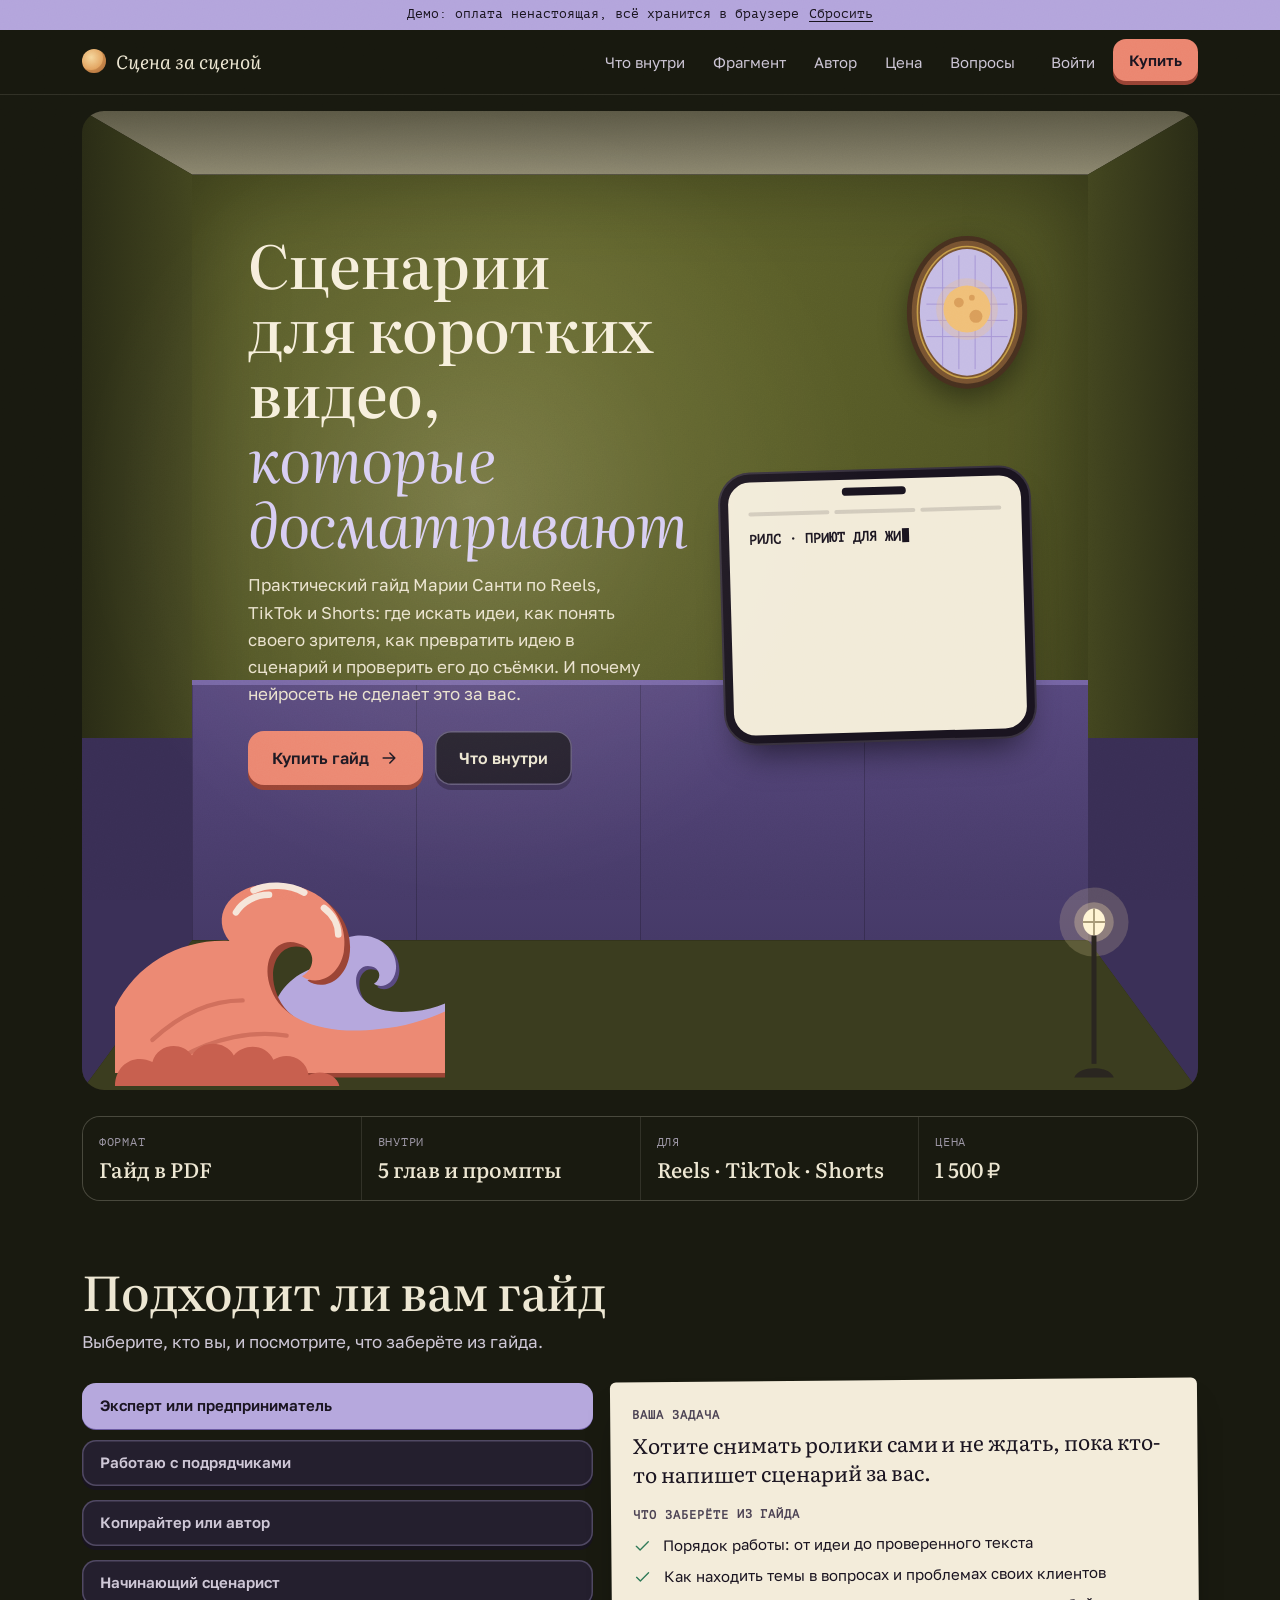
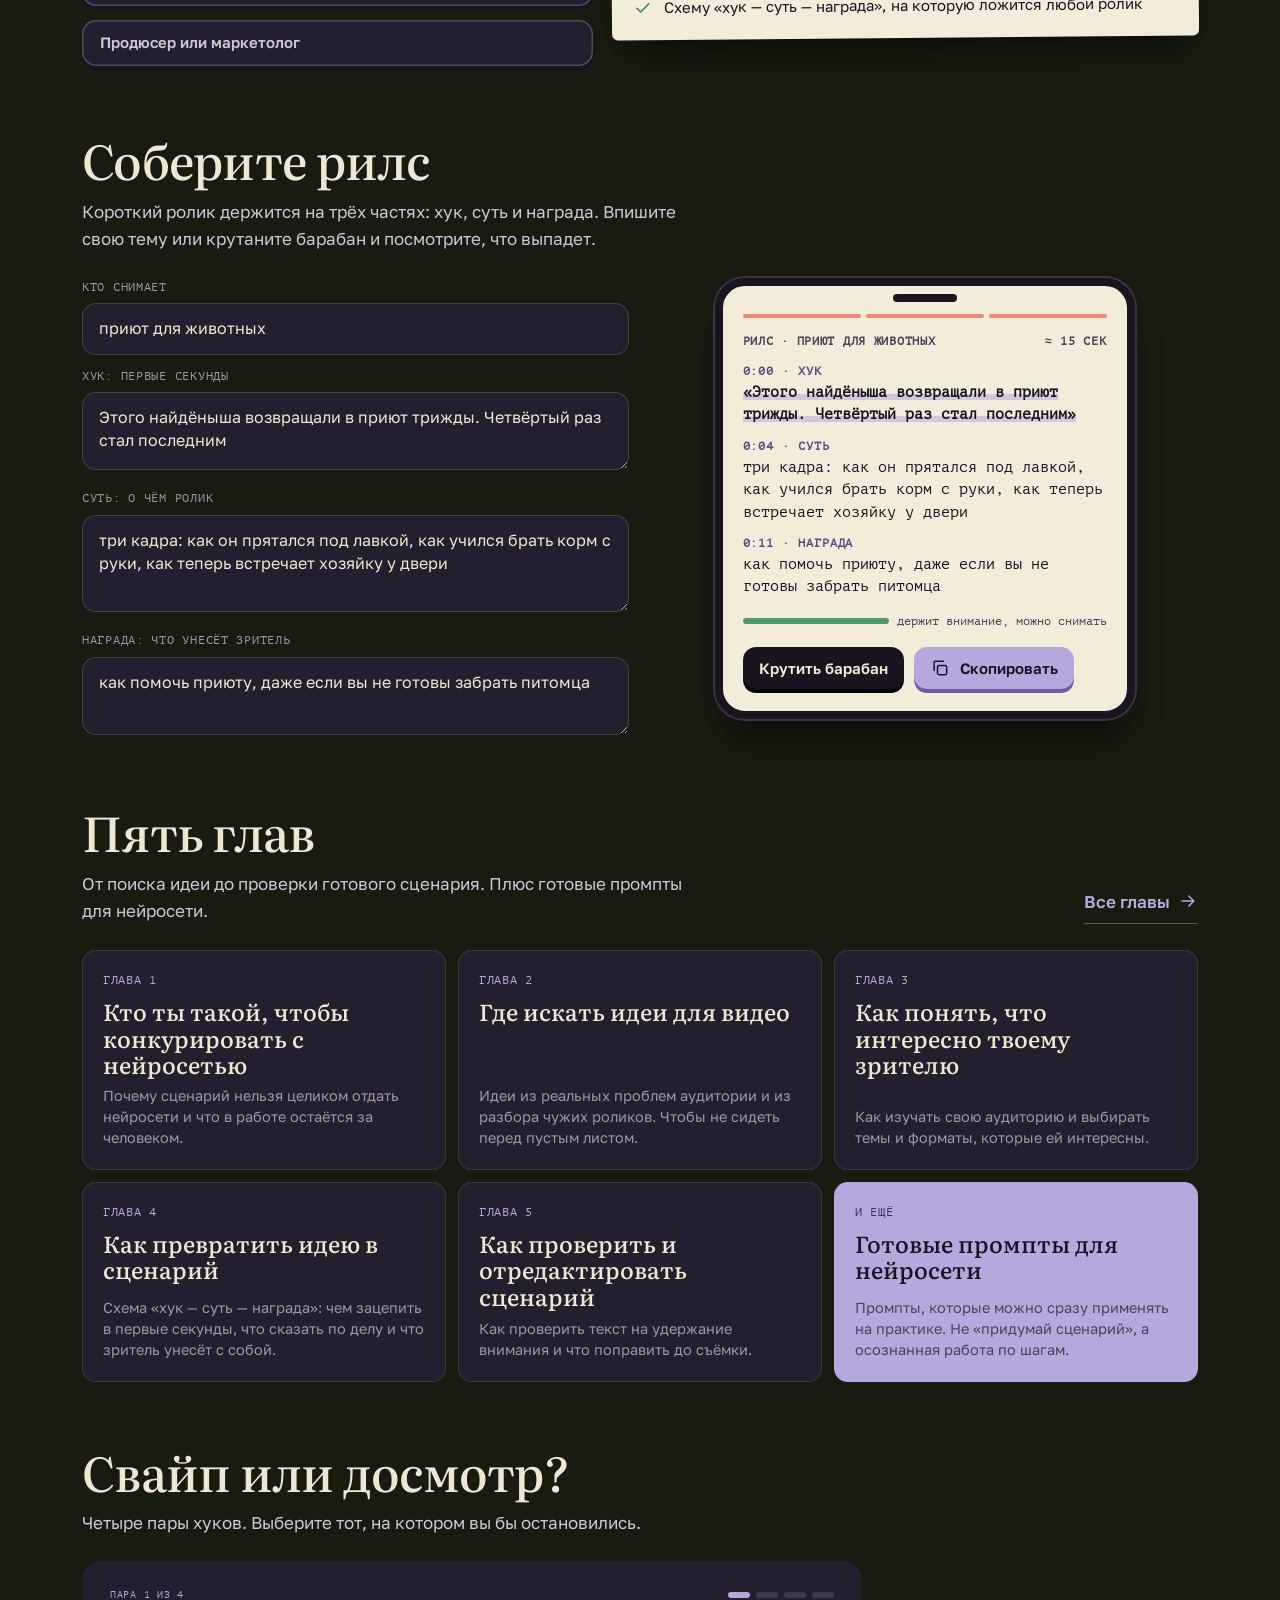
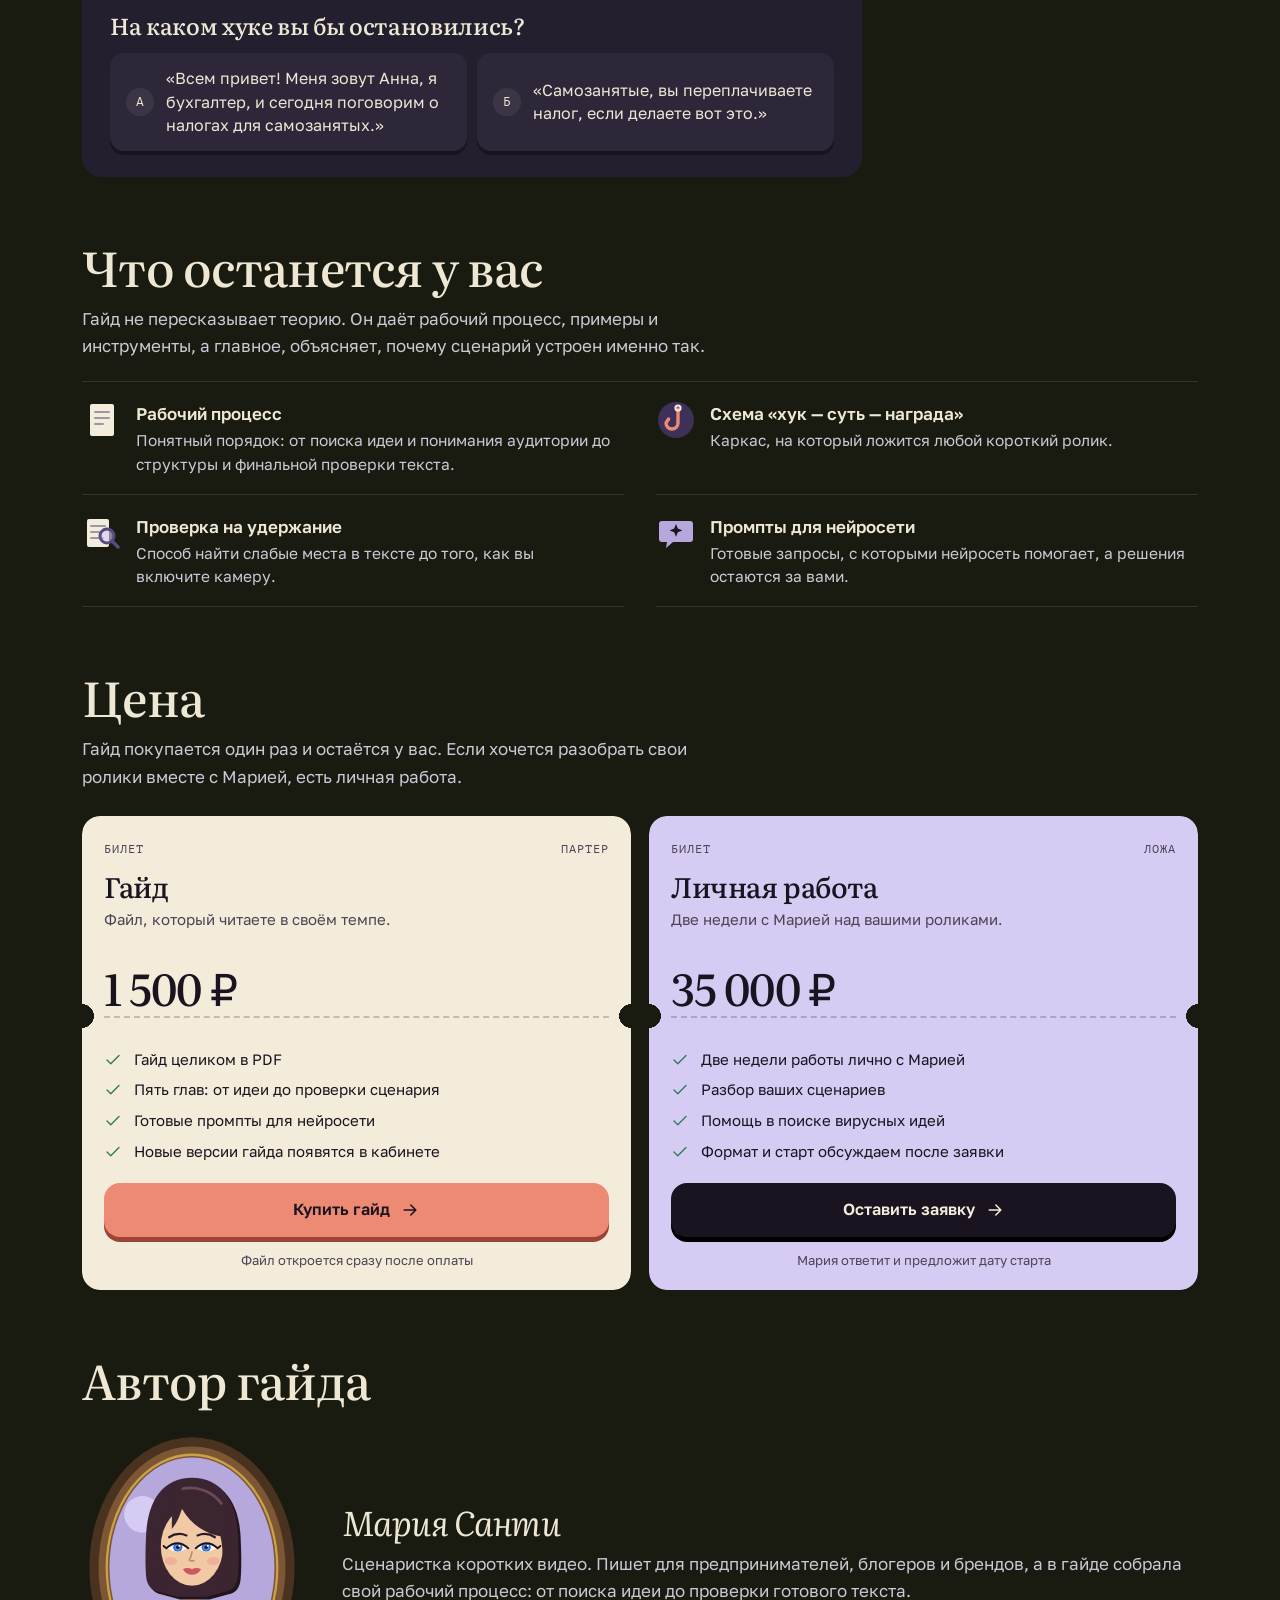
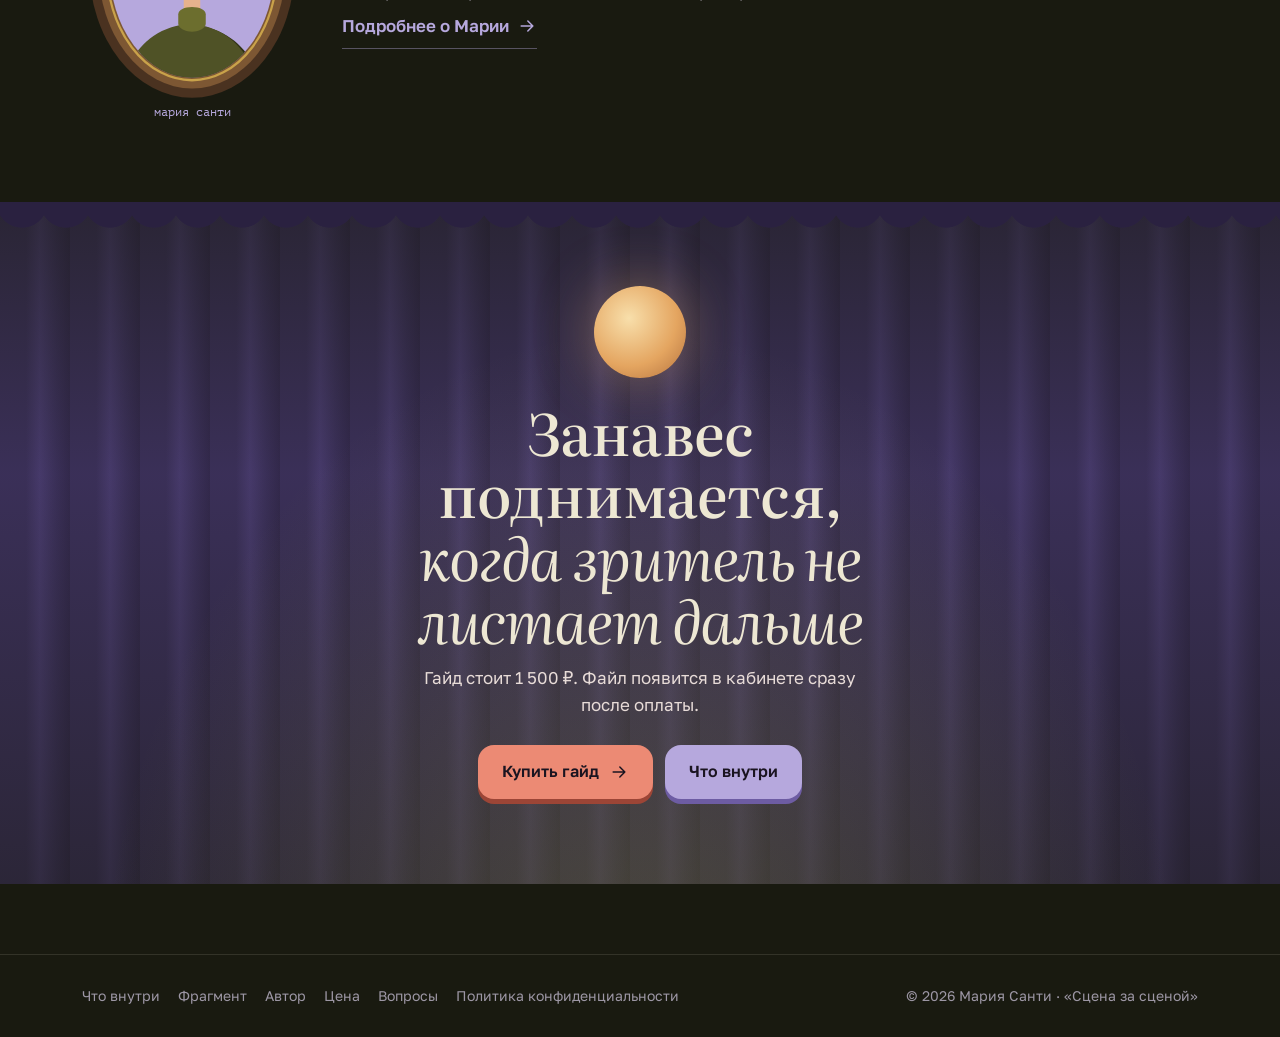
==== commit 1f38f5bc: "Add files via upload" ====
--- a/index.html
+++ b/index.html
@@ -6,47 +6,45 @@
 <meta http-equiv="Content-Security-Policy" content="default-src 'self'; script-src 'self'; style-src 'self' 'unsafe-inline'; img-src 'self' data:; font-src 'self'; connect-src 'self' https://*.supabase.co wss://*.supabase.co; base-uri 'self'; form-action 'self'; object-src 'none'">
 <meta name="referrer" content="strict-origin-when-cross-origin">
 <meta name="robots" content="noindex, nofollow">
-<title>Сцена за сценой — гайд по сценариям Марии Санти</title>
-<meta name="description" content="Гайд по сценарному мастерству: от идеи и логлайна до готового драфта. 20 уроков, тесты и задания.">
+<title>Сцена за сценой — гайд Марии Санти по сценариям коротких видео</title>
+<meta name="description" content="Практический гайд по сценариям для Reels, TikTok и Shorts: идеи, аудитория, схема «хук — суть — награда», проверка текста и промпты для нейросети.">
 <meta name="theme-color" content="#191a10">
-<meta property="og:title" content="Сцена за сценой — гайд по сценариям Марии Санти">
-<meta property="og:description" content="Гайд по сценарному мастерству: от идеи и логлайна до готового драфта. 20 уроков, тесты и задания.">
+<meta property="og:title" content="Сцена за сценой — гайд Марии Санти по сценариям коротких видео">
+<meta property="og:description" content="Практический гайд по сценариям для Reels, TikTok и Shorts: идеи, аудитория, схема «хук — суть — награда», проверка текста и промпты для нейросети.">
 <link rel="icon" href="data:image/svg+xml,%3Csvg xmlns='http://www.w3.org/2000/svg' viewBox='0 0 32 32'%3E%3Ccircle cx='16' cy='16' r='14' fill='%23e2a35f'/%3E%3C/svg%3E">
 <link rel="preload" href="Literata-normal-cyrillic.woff2" as="font" type="font/woff2" crossorigin>
-<link rel="stylesheet" href="style.css?v=f4e3a7d2">
+<link rel="stylesheet" href="style.css?v=a1f3ba95">
 <script src="early.js?v=76b59b32"></script>
 </head>
 <body data-page="index">
-<noscript><div class="nojs">Откройте сайт в браузере (Safari, Chrome): в режиме просмотра файла вход, оплата и уроки не работают.</div></noscript>
+<noscript><div class="nojs">Откройте сайт в браузере (Safari, Chrome): в режиме просмотра файла вход, оплата и игры не работают.</div></noscript>
 <svg width="0" height="0" style="position:absolute" aria-hidden="true">
   <symbol id="i-arrow" viewBox="0 0 24 24"><path d="M5 12h14M13 6l6 6-6 6"/></symbol>
-  <symbol id="i-left" viewBox="0 0 24 24"><path d="M19 12H5M11 6l-6 6 6 6"/></symbol>
   <symbol id="i-plus" viewBox="0 0 24 24"><path d="M12 5v14M5 12h14"/></symbol>
   <symbol id="i-check" viewBox="0 0 24 24"><path d="M20 6 9 17l-5-5"/></symbol>
-  <symbol id="i-lock" viewBox="0 0 24 24"><rect x="4" y="11" width="16" height="10" rx="2"/><path d="M8 11V7a4 4 0 0 1 8 0v4"/></symbol>
-  <symbol id="i-play" viewBox="0 0 24 24"><path d="M7 4.5v15a1 1 0 0 0 1.5.86l12.5-7.5a1 1 0 0 0 0-1.72L8.5 3.64A1 1 0 0 0 7 4.5z"/></symbol>
   <symbol id="i-x" viewBox="0 0 24 24"><path d="M6 6l12 12M18 6 6 18"/></symbol>
   <symbol id="i-menu" viewBox="0 0 24 24"><path d="M4 7h16M4 12h16M4 17h16"/></symbol>
   <symbol id="i-bulb" viewBox="0 0 24 24"><path d="M9 18h6M10 22h4M12 2a7 7 0 0 0-4 12.7c.6.5 1 1.3 1 2.3h6c0-1 .4-1.8 1-2.3A7 7 0 0 0 12 2z"/></symbol>
-  <symbol id="i-pen" viewBox="0 0 24 24"><path d="M12 20h9M16.5 3.5a2.1 2.1 0 0 1 3 3L7 19l-4 1 1-4z"/></symbol>
-  <symbol id="i-list" viewBox="0 0 24 24"><path d="M8 6h13M8 12h13M8 18h13M3 6h.01M3 12h.01M3 18h.01"/></symbol>
+  <symbol id="i-down" viewBox="0 0 24 24"><path d="M12 4v12M6 11l6 6 6-6M5 21h14"/></symbol>
+  <symbol id="i-copy" viewBox="0 0 24 24"><rect x="9" y="9" width="11" height="11" rx="2"/><path d="M5 15V5a1 1 0 0 1 1-1h10"/></symbol>
+  <symbol id="i-spark" viewBox="0 0 24 24"><path d="M12 3l1.9 5.1L19 10l-5.1 1.9L12 17l-1.9-5.1L5 10l5.1-1.9Z"/><path d="M19 16l.7 1.8 1.8.7-1.8.7L19 21l-.7-1.8-1.8-.7 1.8-.7Z"/></symbol>
 </svg>
 <header class="hd">
   <div class="wrap">
-    <a class="logo" href="index.html"><i aria-hidden="true"></i>Сцена за сценой</a>
-    <nav class="nav" aria-label="Разделы"><a href="programma.html">Программа</a><a href="avtor.html">Автор</a><a href="tarify.html">Тарифы</a><a href="voprosy.html">Вопросы</a></nav>
+    <a class="logo" href="index.html"><i aria-hidden="true"></i>Сцена за сценой</a>
+    <nav class="nav" aria-label="Разделы"><a href="vnutri.html">Что внутри</a><a href="fragment.html">Фрагмент</a><a href="avtor.html">Автор</a><a href="tarify.html">Цена</a><a href="voprosy.html">Вопросы</a></nav>
     <div class="auth" id="auth"><a class="hd-link" href="vhod.html">Войти</a><a class="btn sm" href="kassa.html?t=guide" data-buy>Купить</a></div>
     <details class="mnav"><summary aria-label="Меню"><svg class="ic b" aria-hidden="true"><use href="#i-menu"/></svg><svg class="ic x" aria-hidden="true"><use href="#i-x"/></svg></summary>
-      <nav class="mnav-panel" aria-label="Меню"><a href="index.html" aria-current=page>Главная<svg class="ic" aria-hidden="true"><use href="#i-arrow"/></svg></a><a href="programma.html">Программа<svg class="ic" aria-hidden="true"><use href="#i-arrow"/></svg></a><a href="avtor.html">Автор<svg class="ic" aria-hidden="true"><use href="#i-arrow"/></svg></a><a href="tarify.html">Тарифы<svg class="ic" aria-hidden="true"><use href="#i-arrow"/></svg></a><a href="voprosy.html">Вопросы<svg class="ic" aria-hidden="true"><use href="#i-arrow"/></svg></a><div id="mauth"><a class="btn v2" href="vhod.html">Войти в кабинет</a></div></nav></details>
+      <nav class="mnav-panel" aria-label="Меню"><a href="index.html" aria-current=page>Главная<svg class="ic" aria-hidden="true"><use href="#i-arrow"/></svg></a><a href="vnutri.html">Что внутри<svg class="ic" aria-hidden="true"><use href="#i-arrow"/></svg></a><a href="fragment.html">Фрагмент<svg class="ic" aria-hidden="true"><use href="#i-arrow"/></svg></a><a href="avtor.html">Автор<svg class="ic" aria-hidden="true"><use href="#i-arrow"/></svg></a><a href="tarify.html">Цена<svg class="ic" aria-hidden="true"><use href="#i-arrow"/></svg></a><a href="voprosy.html">Вопросы<svg class="ic" aria-hidden="true"><use href="#i-arrow"/></svg></a><div id="mauth"><a class="btn v2" href="vhod.html">Войти в кабинет</a></div></nav></details>
   </div>
 </header>
 <main>
-<div class="intro-c" aria-hidden="true"><span>Сцена за сценой</span></div>
+<div class="intro-c" aria-hidden="true"><span>Сцена за сценой</span></div>
 <section class="hero"><div class="wrap">
   <div class="stage "><div class="ceil"></div><div class="lw"></div><div class="rw"></div><div class="floor"><div class="checks"></div></div><div class="spot" aria-hidden="true"></div><div class="wall"><div class="hero-tx">
-  <h1>Пишите сценарии, <em>которые хочется дочитать</em></h1>
-  <p class="lede">Гайд Марии Санти для тех, у кого есть история, но пока нет сценария. Двадцать коротких уроков, примеры в формате сценария и задания, из которых сложится ваш первый драфт.</p>
-  <div class="ctas"><a class="btn" href="kassa.html?t=guide" data-buy>Купить гайд <svg class="ic" aria-hidden="true"><use href="#i-arrow"/></svg></a><a class="btn ghost" href="urok.html?id=p1">Бесплатный урок</a></div>
+  <h1>Сценарии для коротких видео, <em>которые досматривают</em></h1>
+  <p class="lede">Практический гайд Марии Санти по Reels, TikTok и Shorts: где искать идеи, как понять своего зрителя, как превратить идею в сценарий и проверить его до съёмки. И почему нейросеть не сделает это за вас.</p>
+  <div class="ctas"><a class="btn" href="kassa.html?t=guide" data-buy>Купить гайд <svg class="ic" aria-hidden="true"><use href="#i-arrow"/></svg></a><a class="btn ghost" href="vnutri.html">Что внутри</a></div>
 </div>
 <figure class="frame"><svg viewBox="0 0 160 200" aria-hidden="true">
   <ellipse cx="80" cy="100" rx="74" ry="94" fill="#4a3220"/><ellipse cx="80" cy="100" rx="68" ry="88" fill="#7d5733"/>
@@ -57,12 +55,15 @@
   <circle cx="80" cy="96" r="38" fill="#f2c27d" opacity=".25"/>
   <circle cx="80" cy="96" r="29" fill="#f1c27d"/><circle cx="70" cy="88" r="6" fill="#dba25e"/><circle cx="91" cy="105" r="8" fill="#dba25e"/><circle cx="86" cy="82" r="3.5" fill="#dba25e"/>
 </svg></figure>
-<div class="sheet" id="sheet" aria-label="Фрагмент сценария">
-  <div class="sl h">ИНТ. ТЕАТР В КОРОБКЕ — НОЧЬ</div>
-  <div class="sl gap">Пустая сцена. Горит дежурная лампа. На полу лежат нарисованные волны.</div>
-  <div class="sl c gap">МАРИЯ</div>
-  <div class="sl p">(вполголоса)</div>
-  <div class="sl d">Начнём с главного. Чего хочет ваш герой?</div>
+<div class="sheet phone" id="sheet" aria-label="Пример сценария короткого ролика">
+  <div class="ph-bars" aria-hidden="true"><i></i><i></i><i></i></div>
+  <div class="sl h">Рилс · приют для животных</div>
+  <div class="sl t gap" data-bar="0">0:00 · хук</div>
+  <div class="sl d">«Этого найдёныша возвращали в приют трижды. Четвёртый раз стал последним»</div>
+  <div class="sl t gap" data-bar="1">0:03 · суть</div>
+  <div class="sl d">Три кадра: прячется под лавкой, берёт корм с руки, встречает хозяйку у двери.</div>
+  <div class="sl t gap" data-bar="2">0:25 · награда</div>
+  <div class="sl d">Как помочь приюту, даже если вы не готовы забрать питомца.</div>
 </div></div><div class="props" aria-hidden="true"><svg class="waves" viewBox="0 0 300 192" aria-hidden="true">
   <g class="back"><path transform="translate(150 54) scale(.52)" d="M0 180v-60c20-40 60-62 104-60-16-20-4-48 34-52 44-4 76 26 70 62-4 22-24 32-38 22 14-8 12-26-4-30-20-6-34 16-24 42 10 28 48 42 98 36 22-2 42-8 60-16v56Z" fill="#5a4a82"/>
   <path transform="translate(147 51) scale(.52)" d="M0 180v-60c20-40 60-62 104-60-16-20-4-48 34-52 44-4 76 26 70 62-4 22-24 32-38 22 14-8 12-26-4-30-20-6-34 16-24 42 10 28 48 42 98 36 22-2 42-8 60-16v56Z" fill="#b6a8dd"/></g>
@@ -77,83 +78,114 @@
   <rect x="28" y="41" width="4" height="104" fill="#2a2620"/><path d="M14 156c4-10 28-10 32 0Z" fill="#2a2620"/>
 </svg></div></div>
   <div class="facts">
-    <div><small>Формат</small><b>Видео, текст, тест</b></div>
-    <div><small>Объём</small><b>7 актов · 20 уроков</b></div>
-    <div><small>Темп</small><b>В своём ритме</b></div>
-    <div><small>Доступ</small><b>Навсегда</b></div>
+    <div><small>Формат</small><b>Гайд в PDF</b></div>
+    <div><small>Внутри</small><b>5 глав и промпты</b></div>
+    <div><small>Для</small><b>Reels · TikTok · Shorts</b></div>
+    <div><small>Цена</small><b>1 500 ₽</b></div>
   </div>
 </div></section>
 
 <div class="wrap">
-<section class="sec">
-  <h2>Как устроен гайд</h2>
-  <p>Без лекций на час. Каждый урок — маленькая сцена, после которой вы что-то пишете.</p>
-  <div class="steps">
-    <div class="step"><svg viewBox="0 0 52 52" aria-hidden="true"><rect x="4" y="9" width="44" height="30" rx="4" fill="#6c6e2e"/><rect x="4" y="29" width="44" height="10" fill="#5a4a82"/><path d="M22 18v12l10-6Z" fill="#f3ecda"/><path d="M16 46h20" stroke="#9d97a5" stroke-width="3" stroke-linecap="round"/></svg><h3>Смотрите урок</h3><p>5–12 минут видео и короткий текст с примером на одном экране.</p></div>
-    <div class="step"><svg viewBox="0 0 52 52" aria-hidden="true"><rect x="10" y="5" width="30" height="40" rx="2" fill="#f3ecda" transform="rotate(-6 25 25)"/><path d="M16 16h16M16 23h16M16 30h9" stroke="#9d97a5" stroke-width="2.5" stroke-linecap="round" transform="rotate(-6 25 25)"/><path d="M46 10 30 34l-3 8 7-5L50 13Z" fill="#ec8a74"/></svg><h3>Пишете</h3><p>Задание двигает ваш собственный сценарий. К финалу у вас готов черновик.</p></div>
-    <div class="step"><svg viewBox="0 0 52 52" aria-hidden="true"><path d="M12 48V20a14 14 0 0 1 28 0v28Z" fill="#7c7f3c"/><path d="M17 48V21a9 9 0 0 1 18 0v27" fill="#b6a8dd"/><circle cx="31" cy="34" r="2.6" fill="#1a1420"/><path d="M6 48h40" stroke="#f3ecda" stroke-width="3" stroke-linecap="round"/></svg><h3>Открываете следующую</h3><p>Тест, прогресс и награды в кабинете. Удобно вернуться и через неделю.</p></div>
-  </div>
+<section class="sec" id="fit">
+  <h2>Подходит ли вам гайд</h2>
+  <p>Выберите, кто вы, и посмотрите, что заберёте из гайда.</p>
+  <div class="fit"><div class="fit-opts" role="radiogroup" aria-label="Кто вы"><label class="chip"><input type="radio" name="who" value="expert" checked><span>Эксперт или предприниматель</span></label><label class="chip"><input type="radio" name="who" value="client"><span>Работаю с подрядчиками</span></label><label class="chip"><input type="radio" name="who" value="copy"><span>Копирайтер или автор</span></label><label class="chip"><input type="radio" name="who" value="novice"><span>Начинающий сценарист</span></label><label class="chip"><input type="radio" name="who" value="pro"><span>Продюсер или маркетолог</span></label></div><div class="fit-pans"><div class="fit-pan" data-who="expert"><small>Ваша задача</small><p class="fit-task">Хотите снимать ролики сами и не ждать, пока кто-то напишет сценарий за вас.</p><small>Что заберёте из гайда</small><ul class="tk-list"><li><svg class="ic" aria-hidden="true"><use href="#i-check"/></svg><span>Порядок работы: от идеи до проверенного текста</span></li><li><svg class="ic" aria-hidden="true"><use href="#i-check"/></svg><span>Как находить темы в вопросах и проблемах своих клиентов</span></li><li><svg class="ic" aria-hidden="true"><use href="#i-check"/></svg><span>Схему «хук — суть — награда», на которую ложится любой ролик</span></li></ul></div><div class="fit-pan" data-who="client"><small>Ваша задача</small><p class="fit-task">Заказываете ролики у маркетолога, сценариста или продюсера и хотите понимать, за что платите.</p><small>Что заберёте из гайда</small><ul class="tk-list"><li><svg class="ic" aria-hidden="true"><use href="#i-check"/></svg><span>Как отличить сильный сценарий от слабого</span></li><li><svg class="ic" aria-hidden="true"><use href="#i-check"/></svg><span>Как давать обратную связь по делу, а не «сделайте поживее»</span></li><li><svg class="ic" aria-hidden="true"><use href="#i-check"/></svg><span>Как проверить текст до съёмки, а не после</span></li></ul></div><div class="fit-pan" data-who="copy"><small>Ваша задача</small><p class="fit-task">Пишете тексты и хотите освоить сценарии коротких видео как новое направление.</p><small>Что заберёте из гайда</small><ul class="tk-list"><li><svg class="ic" aria-hidden="true"><use href="#i-check"/></svg><span>Из чего строится сценарий ролика</span></li><li><svg class="ic" aria-hidden="true"><use href="#i-check"/></svg><span>Как держать внимание зрителя до последней секунды</span></li><li><svg class="ic" aria-hidden="true"><use href="#i-check"/></svg><span>Готовые промпты, чтобы быстрее делать черновики с нейросетью</span></li></ul></div><div class="fit-pan" data-who="novice"><small>Ваша задача</small><p class="fit-task">Уже пишете сценарии для роликов, но результат не радует, и непонятно, что именно не так.</p><small>Что заберёте из гайда</small><ul class="tk-list"><li><svg class="ic" aria-hidden="true"><use href="#i-check"/></svg><span>Что влияет на интерес зрителя и удержание</span></li><li><svg class="ic" aria-hidden="true"><use href="#i-check"/></svg><span>Как проверять и редактировать готовый текст</span></li><li><svg class="ic" aria-hidden="true"><use href="#i-check"/></svg><span>Почему одни решения работают, а другие нет</span></li></ul></div><div class="fit-pan" data-who="pro"><small>Ваша задача</small><p class="fit-task">Отвечаете за контент и ищете авторов, которые умеют писать для коротких видео.</p><small>Что заберёте из гайда</small><ul class="tk-list"><li><svg class="ic" aria-hidden="true"><use href="#i-check"/></svg><span>Общий язык с авторами: из чего состоит сценарий</span></li><li><svg class="ic" aria-hidden="true"><use href="#i-check"/></svg><span>На что смотреть, когда выбираете автора для проекта</span></li><li><svg class="ic" aria-hidden="true"><use href="#i-check"/></svg><span>Как выбирать темы и форматы под аудиторию</span></li></ul></div></div></div>
 </section>
 
-<section class="sec" id="logline">
-  <h2>Сыграйте в логлайн</h2>
-  <p>Логлайн — одна фраза, по которой решают, читать ли сценарий. Впишите свою историю или крутаните барабан и посмотрите, что выпадет.</p>
+<section class="sec" id="hook">
+  <h2>Соберите рилс</h2>
+  <p>Короткий ролик держится на трёх частях: хук, суть и награда. Впишите свою тему или крутаните барабан и посмотрите, что выпадет.</p>
   <div class="game">
     <div class="lgf">
-      <label class="fld"><span>Герой</span><input id="lg-hero" maxlength="80" value="одинокая смотрительница маяка" autocomplete="off"></label>
-      <label class="fld"><span>Чего хочет</span><input id="lg-goal" maxlength="100" value="вырастить найдёныша как родного" autocomplete="off"></label>
-      <label class="fld"><span>Что мешает</span><input id="lg-obst" maxlength="120" value="за ребёнком приезжают его настоящие родители" autocomplete="off"></label>
-      <label class="fld"><span>Что на кону</span><input id="lg-stake" maxlength="100" value="она снова останется одна" autocomplete="off"></label>
+      <label class="fld"><span>Кто снимает</span><input id="rl-niche" maxlength="60" value="приют для животных" autocomplete="off"></label>
+      <label class="fld"><span>Хук: первые секунды</span><textarea class="s" id="rl-hook" maxlength="160" rows="2">Этого найдёныша возвращали в приют трижды. Четвёртый раз стал последним</textarea></label>
+      <label class="fld"><span>Суть: о чём ролик</span><textarea class="s" id="rl-core" maxlength="260" rows="3">три кадра: как он прятался под лавкой, как учился брать корм с руки, как теперь встречает хозяйку у двери</textarea></label>
+      <label class="fld"><span>Награда: что унесёт зритель</span><textarea class="s" id="rl-reward" maxlength="160" rows="2">как помочь приюту, даже если вы не готовы забрать питомца</textarea></label>
     </div>
-    <div class="lgo"><small><span>Логлайн</span><span>ИНТ. ГОЛОВА АВТОРА</span></small><p id="lg-out" aria-live="polite">Одинокая смотрительница маяка хочет вырастить найдёныша как родного, но за ребёнком приезжают его настоящие родители. Если не выйдет, она снова останется одна.</p>
-      <div class="meter"><i id="lg-meter"></i><span id="lg-score">логлайн готов</span></div>
-      <div class="acts"><button type="button" class="btn sm ink" id="lg-spin">Крутить барабан</button><button type="button" class="btn sm v2" id="lg-copy">Скопировать</button></div></div>
+    <div class="reel">
+      <div class="ph-bars" aria-hidden="true"><i></i><i></i><i></i></div>
+      <small class="reel-h"><span id="rl-tag">Рилс · приют для животных</span><span id="rl-dur"></span></small>
+      <div class="reel-b" id="rl-out" aria-live="polite"><p><i>0:00 · хук</i><b>«Этого найдёныша возвращали в приют трижды. Четвёртый раз стал последним»</b></p><p><i>суть</i>три кадра: как он прятался под лавкой, как учился брать корм с руки, как теперь встречает хозяйку у двери</p><p><i>награда</i>как помочь приюту, даже если вы не готовы забрать питомца</p></div>
+      <div class="meter"><i id="rl-meter"></i><span id="rl-score">собираем…</span></div>
+      <div class="acts"><button type="button" class="btn sm ink" id="rl-spin">Крутить барабан</button><button type="button" class="btn sm v2" id="rl-copy"><svg class="ic" aria-hidden="true"><use href="#i-copy"/></svg> Скопировать</button></div>
+    </div>
   </div>
 </section>
 
 <section class="sec">
-  <h2>Что останется у вас</h2>
-  <div class="list2">
-    <div><svg viewBox="0 0 40 40" aria-hidden="true"><rect x="8" y="4" width="24" height="32" rx="2" fill="#f3ecda"/><path d="M13 12h14M13 18h14M13 24h8" stroke="#9d97a5" stroke-width="2" stroke-linecap="round"/></svg><p><b>Черновик сценария</b><span>Не идеальный, но законченный. С ним уже можно работать.</span></p></div>
-    <div><svg viewBox="0 0 40 40" aria-hidden="true"><path d="M6 12h28v16H6z" fill="#b6a8dd"/><path d="M11 20h18" stroke="#1a1420" stroke-width="2.5" stroke-linecap="round"/></svg><p><b>Логлайн</b><span>Одна фраза, которую не стыдно сказать продюсеру.</span></p></div>
-    <div><svg viewBox="0 0 40 40" aria-hidden="true"><rect x="7" y="5" width="26" height="30" rx="2" fill="#d7db62"/><path d="M12 13h16M12 19h16M12 25h16" stroke="#4f5226" stroke-width="2" stroke-linecap="round"/></svg><p><b>Синопсис на страницу</b><span>Вся история коротко, вместе с финалом.</span></p></div>
-    <div><svg viewBox="0 0 40 40" aria-hidden="true"><rect x="4" y="10" width="14" height="20" rx="2" fill="#ec8a74" transform="rotate(-10 11 20)"/><rect x="14" y="8" width="14" height="20" rx="2" fill="#f3ecda"/><rect x="24" y="10" width="14" height="20" rx="2" fill="#b6a8dd" transform="rotate(10 31 20)"/></svg><p><b>Раскладка сцен</b><span>Карточки, по которым видно, где история провисает.</span></p></div>
-  </div>
+  <div class="sec-h"><div><h2>Пять глав</h2><p>От поиска идеи до проверки готового сценария. Плюс готовые промпты для нейросети.</p></div><a class="tlink" href="vnutri.html">Все главы <svg class="ic" aria-hidden="true"><use href="#i-arrow"/></svg></a></div>
+  <div class="posters six"><a class="poster" href="vnutri.html#g-1"><small>Глава 1</small><b>Кто ты такой, чтобы конкурировать с нейросетью</b><span>Почему сценарий нельзя целиком отдать нейросети и что в работе остаётся за человеком.</span></a><a class="poster" href="vnutri.html#g-2"><small>Глава 2</small><b>Где искать идеи для видео</b><span>Идеи из реальных проблем аудитории и из разбора чужих роликов. Чтобы не сидеть перед пустым листом.</span></a><a class="poster" href="vnutri.html#g-3"><small>Глава 3</small><b>Как понять, что интересно твоему зрителю</b><span>Как изучать свою аудиторию и выбирать темы и форматы, которые ей интересны.</span></a><a class="poster" href="vnutri.html#g-4"><small>Глава 4</small><b>Как превратить идею в сценарий</b><span>Схема «хук — суть — награда»: чем зацепить в первые секунды, что сказать по делу и что зритель унесёт с собой.</span></a><a class="poster" href="vnutri.html#g-5"><small>Глава 5</small><b>Как проверить и отредактировать сценарий</b><span>Как проверить текст на удержание внимания и что поправить до съёмки.</span></a><a class="poster bonus" href="vnutri.html#g-bonus"><small>И ещё</small><b>Готовые промпты для нейросети</b><span>Промпты, которые можно сразу применять на практике. Не «придумай сценарий», а осознанная работа по шагам.</span></a></div>
+</section>
+
+<section class="sec" id="swipe-sec">
+  <h2>Свайп или досмотр?</h2>
+  <p>Четыре пары хуков. Выберите тот, на котором вы бы остановились.</p>
+  <div class="swipe" id="swipe"><p class="muted">Игра откроется в браузере.</p></div>
 </section>
 
 <section class="sec">
-  <div class="sec-h"><div><h2>Семь актов</h2><p>От первой идеи до питча. Пролог открыт бесплатно.</p></div><a class="tlink" href="programma.html">Вся программа <svg class="ic" aria-hidden="true"><use href="#i-arrow"/></svg></a></div>
-  <div class="posters"><a class="poster" href="programma.html#act-0"><small>Пролог</small><b>Как работать с гайдом</b><span>2 урока</span></a><a class="poster" href="programma.html#act-1"><small>Акт 1</small><b>Идея и логлайн</b><span>3 урока</span></a><a class="poster" href="programma.html#act-2"><small>Акт 2</small><b>Герой</b><span>3 урока</span></a><a class="poster" href="programma.html#act-3"><small>Акт 3</small><b>Структура</b><span>3 урока</span></a><a class="poster" href="programma.html#act-4"><small>Акт 4</small><b>Сцена</b><span>3 урока</span></a><a class="poster" href="programma.html#act-5"><small>Акт 5</small><b>Диалог</b><span>3 урока</span></a><a class="poster" href="programma.html#act-6"><small>Акт 6</small><b>Формат и финал</b><span>3 урока</span></a></div>
+  <h2>Что останется у вас</h2>
+  <p>Гайд не пересказывает теорию. Он даёт рабочий процесс, примеры и инструменты, а главное, объясняет, почему сценарий устроен именно так.</p>
+  <div class="list2"><div><svg viewBox="0 0 40 40" aria-hidden="true"><rect x="8" y="4" width="24" height="32" rx="2" fill="#f3ecda"/><path d="M13 12h14M13 18h14M13 24h8" stroke="#9d97a5" stroke-width="2" stroke-linecap="round"/></svg><p><b>Рабочий процесс</b><span>Понятный порядок: от поиска идеи и понимания аудитории до структуры и финальной проверки текста.</span></p></div><div><svg viewBox="0 0 40 40" aria-hidden="true"><circle cx="20" cy="20" r="18" fill="#3d3159"/><path d="M22 9v14a6 6 0 1 1-12 0l2.6-4" fill="none" stroke="#ec8a74" stroke-width="3.4" stroke-linecap="round" stroke-linejoin="round"/><circle cx="22" cy="8" r="2.6" fill="none" stroke="#f3ecda" stroke-width="2"/></svg><p><b>Схема «хук — суть — награда»</b><span>Каркас, на который ложится любой короткий ролик.</span></p></div><div><svg viewBox="0 0 40 40" aria-hidden="true"><rect x="5" y="6" width="22" height="28" rx="2" fill="#f3ecda"/><path d="M9 13h14M9 19h10M9 25h12" stroke="#9d97a5" stroke-width="2" stroke-linecap="round"/><circle cx="25" cy="23" r="7" fill="#d6ccf3" fill-opacity=".6" stroke="#5a4a82" stroke-width="3"/><path d="M30 28l6 6" stroke="#5a4a82" stroke-width="3.4" stroke-linecap="round"/></svg><p><b>Проверка на удержание</b><span>Способ найти слабые места в тексте до того, как вы включите камеру.</span></p></div><div><svg viewBox="0 0 40 40" aria-hidden="true"><path d="M6 8h28a3 3 0 0 1 3 3v15a3 3 0 0 1-3 3H17l-7 6 1-6H6a3 3 0 0 1-3-3V11a3 3 0 0 1 3-3Z" fill="#b6a8dd"/><path d="M20 11l1.8 4.6 4.6 1.8-4.6 1.8L20 23.8l-1.8-4.6-4.6-1.8 4.6-1.8Z" fill="#1a1420"/></svg><p><b>Промпты для нейросети</b><span>Готовые запросы, с которыми нейросеть помогает, а решения остаются за вами.</span></p></div></div>
+</section>
+
+<section class="sec">
+  <h2>Цена</h2>
+  <p>Гайд покупается один раз и остаётся у вас. Если хочется разобрать свои ролики вместе с Марией, есть личная работа.</p>
+  <div class="tiers"><article class="ticket"><div class="tk-top"><span>Билет</span><span>Партер</span></div><h2>Гайд</h2><p class="sub">Файл, который читаете в своём темпе.</p><div class="price"><b>1 500 ₽</b></div><ul class="tk-list"><li><svg class="ic" aria-hidden="true"><use href="#i-check"/></svg><span>Гайд целиком в PDF</span></li><li><svg class="ic" aria-hidden="true"><use href="#i-check"/></svg><span>Пять глав: от идеи до проверки сценария</span></li><li><svg class="ic" aria-hidden="true"><use href="#i-check"/></svg><span>Готовые промпты для нейросети</span></li><li><svg class="ic" aria-hidden="true"><use href="#i-check"/></svg><span>Новые версии гайда появятся в кабинете</span></li></ul><a class="btn wide" href="kassa.html?t=guide" data-buy>Купить гайд <svg class="ic" aria-hidden="true"><use href="#i-arrow"/></svg></a><p class="note">Файл откроется сразу после оплаты</p></article><article class="ticket hot"><div class="tk-top"><span>Билет</span><span>Ложа</span></div><h2>Личная работа</h2><p class="sub">Две недели с Марией над вашими роликами.</p><div class="price"><b>35 000 ₽</b></div><ul class="tk-list"><li><svg class="ic" aria-hidden="true"><use href="#i-check"/></svg><span>Две недели работы лично с Марией</span></li><li><svg class="ic" aria-hidden="true"><use href="#i-check"/></svg><span>Разбор ваших сценариев</span></li><li><svg class="ic" aria-hidden="true"><use href="#i-check"/></svg><span>Помощь в поиске вирусных идей</span></li><li><svg class="ic" aria-hidden="true"><use href="#i-check"/></svg><span>Формат и старт обсуждаем после заявки</span></li></ul><a class="btn ink wide" href="tarify.html#zayavka">Оставить заявку <svg class="ic" aria-hidden="true"><use href="#i-arrow"/></svg></a><p class="note">Мария ответит и предложит дату старта</p></article></div>
 </section>
 
 <section class="sec">
   <h2>Автор гайда</h2>
-  <div class="author"><svg class="pf" viewBox="0 0 240 318" aria-hidden="true">
+  <div class="author"><svg class="pf" viewBox="0 0 240 318" role="img" aria-label="Рисованный портрет Марии: девушка с каре и синими глазами">
   <ellipse cx="120" cy="150" rx="112" ry="142" fill="#4a3220"/><ellipse cx="120" cy="150" rx="102" ry="132" fill="#7d5733"/>
   <ellipse cx="120" cy="150" rx="93" ry="123" fill="none" stroke="#c9a24a" stroke-width="2.5"/>
   <ellipse cx="120" cy="150" rx="90" ry="120" fill="#b6a8dd"/>
   <clipPath id="pclip"><ellipse cx="120" cy="150" rx="90" ry="120"/></clipPath>
-  <g clip-path="url(#pclip)"><circle cx="120" cy="126" r="34" fill="#4f5226"/><path d="M52 270c4-56 34-86 68-86s64 30 68 86Z" fill="#4f5226"/></g>
-  <text x="120" y="312" text-anchor="middle" font-family="PT Mono, monospace" font-size="13" fill="#b6a8dd">здесь будет фото</text>
-</svg><div><h3>Мария Санти</h3><p>Сценаристка. Собрала в гайде то, что сама хотела бы знать, когда садилась за первый сценарий: меньше теории, больше практики.</p><a class="tlink" href="avtor.html">Подробнее об авторе <svg class="ic" aria-hidden="true"><use href="#i-arrow"/></svg></a></div></div>
+  <clipPath id="eyeL"><path d="M93 129q11-10 22 0q-11 7-22 0Z"/></clipPath>
+  <clipPath id="eyeR"><path d="M125 129q11-10 22 0q-11 7-22 0Z"/></clipPath>
+  <g clip-path="url(#pclip)">
+    <circle cx="66" cy="92" r="20" fill="#d6ccf3"/>
+    <path d="M45 302c2-50 31-85 77-89 46 4 74 39 77 89Z" fill="#2f3116"/>
+    <path d="M41 300c2-50 31-85 77-89 46 4 74 39 77 89Z" fill="#4f5226"/>
+    <path d="M111 156h18v46c-3 4-15 4-18 0Z" fill="#e6b28d"/>
+    <path d="M110 160q10 13 20 0v12q-10 8-20 0Z" fill="#d49b77"/>
+    <path d="M105 201c0-5 7-8 15-8s15 3 15 8v10c0 5-7 9-15 9s-15-4-15-9Z" fill="#6c6e2e"/>
+    <path d="M120 52c-31 0-48 24-50 61-1 22-1 36 0 47 1 9 5 14 12 16l22 6h32l22-6c7-2 11-7 12-16 1-11 1-25 0-47-2-37-19-61-50-61Z" fill="#22161d" transform="translate(3 3)"/>
+    <path d="M120 52c-31 0-48 24-50 61-1 22-1 36 0 47 1 9 5 14 12 16l22 6h32l22-6c7-2 11-7 12-16 1-11 1-25 0-47-2-37-19-61-50-61Z" fill="#3b2530"/>
+    <ellipse cx="120" cy="127" rx="34" ry="43" fill="#f1c9a5"/>
+    <path d="M104 60c-20 3-31 22-32 46-1 24 1 46 8 66l9 3c-7-21-8-44-4-63 3-14 9-24 17-30Z" fill="#3b2530"/>
+    <path d="M104 60c30-6 54 12 58 44 2 22 1 46-4 69l-9 3c5-22 6-44 2-60-14-2-32-12-42-30-3 10-6 16-11 22 0-18 1-34 6-48Z" fill="#3b2530"/>
+    <path d="M110 64c16-3 32 3 42 16" stroke="#6b4a5a" stroke-width="3" fill="none" stroke-linecap="round"/>
+    <path d="M95 117q9-6 19-2M126 115q10-4 19 2" stroke="#2c1b24" stroke-width="2.4" fill="none" stroke-linecap="round"/>
+    <path d="M93 129q11-10 22 0q-11 7-22 0Z" fill="#fffaf0"/><path d="M125 129q11-10 22 0q-11 7-22 0Z" fill="#fffaf0"/>
+    <g clip-path="url(#eyeL)"><circle cx="104.5" cy="128" r="5" fill="#2f6fd6"/><circle cx="104.5" cy="128" r="3.4" fill="#4f8ff0"/><circle cx="104.5" cy="128" r="1.9" fill="#1a1420"/><circle cx="106.2" cy="126.4" r="1.2" fill="#fff"/></g>
+    <g clip-path="url(#eyeR)"><circle cx="135.5" cy="128" r="5" fill="#2f6fd6"/><circle cx="135.5" cy="128" r="3.4" fill="#4f8ff0"/><circle cx="135.5" cy="128" r="1.9" fill="#1a1420"/><circle cx="137.2" cy="126.4" r="1.2" fill="#fff"/></g>
+    <path d="M116 129q-12-11-24 0l-3-2.5M124 129q12-11 24 0l3-2.5" stroke="#1a1420" stroke-width="2" fill="none" stroke-linecap="round" stroke-linejoin="round"/>
+    <path d="M120 133q-1 6-3 9q2 1.5 5 .5" stroke="#c48a68" stroke-width="1.8" fill="none" stroke-linecap="round" stroke-linejoin="round"/>
+    <ellipse cx="97" cy="143" rx="7" ry="4.5" fill="#ee9a8a" opacity=".5"/><ellipse cx="143" cy="143" rx="7" ry="4.5" fill="#ee9a8a" opacity=".5"/>
+    <path d="M110 152q5-3 10 0q5-3 10 0q-4 6-10 6t-10-6Z" fill="#cf5762"/>
+  </g>
+  <text x="120" y="312" text-anchor="middle" font-family="PT Mono, monospace" font-size="13" fill="#b6a8dd">мария санти</text>
+</svg><div><h3>Мария Санти</h3><p>Сценаристка коротких видео. Пишет для предпринимателей, блогеров и брендов, а в гайде собрала свой рабочий процесс: от поиска идеи до проверки готового текста.</p><a class="tlink" href="avtor.html">Подробнее о Марии <svg class="ic" aria-hidden="true"><use href="#i-arrow"/></svg></a></div></div>
 </section>
 </div>
 
 <section class="curtain"><div class="wrap">
   <div class="moon" aria-hidden="true"></div>
-  <h2>Занавес поднимается, <em>когда вы пишете первую сцену</em></h2>
-  <p>Первый урок бесплатный и займёт пять минут.</p>
-  <div class="ctas" style="justify-content:center"><a class="btn" href="urok.html?id=p1">Начать бесплатно <svg class="ic" aria-hidden="true"><use href="#i-arrow"/></svg></a><a class="btn v2" href="kassa.html?t=guide" data-buy>Купить гайд</a></div>
+  <h2>Занавес поднимается, <em>когда зритель не листает дальше</em></h2>
+  <p>Гайд стоит 1 500 ₽. Файл появится в кабинете сразу после оплаты.</p>
+  <div class="ctas" style="justify-content:center"><a class="btn" href="kassa.html?t=guide" data-buy>Купить гайд <svg class="ic" aria-hidden="true"><use href="#i-arrow"/></svg></a><a class="btn v2" href="vnutri.html">Что внутри</a></div>
 </div></section>
 </main>
 <footer class="ft">
   <div class="wrap">
-    <nav aria-label="Ссылки"><a href="programma.html">Программа</a><a href="avtor.html">Автор</a><a href="tarify.html">Тарифы</a><a href="voprosy.html">Вопросы</a><a href="politika.html">Политика конфиденциальности</a></nav>
-    <span>© 2026 Мария Санти · «Сцена за сценой»</span>
+    <nav aria-label="Ссылки"><a href="vnutri.html">Что внутри</a><a href="fragment.html">Фрагмент</a><a href="avtor.html">Автор</a><a href="tarify.html">Цена</a><a href="voprosy.html">Вопросы</a><a href="politika.html">Политика конфиденциальности</a></nav>
+    <span>© 2026 Мария Санти · «Сцена за сценой»</span>
   </div>
 </footer>
 <script src="config.js?v=e5fb1d7c"></script>
-<script src="course.js?v=5cd5918e"></script>
-<script src="app.js?v=9feadcca"></script>
+<script src="course.js?v=b2680f18"></script>
+<script src="app.js?v=377ed6b0"></script>
 </body>
 </html>
--- a/style.css
+++ b/style.css
@@ -127,7 +127,7 @@
 /* ---------- первый экран ---------- */
 .hero{padding:16px 0 0}
 .hero .stage{margin:0 calc(var(--gut) * -1)}
-.hero h1{font-size:clamp(36px,10.4vw,80px);max-width:11ch;color:#f7efdc}
+.hero h1{font-size:clamp(34px,10vw,72px);max-width:13ch;color:#f7efdc}
 .hero h1 em{color:var(--lav-l)}
 .lede{margin-top:16px;max-width:36ch;font-size:17px;color:#ebe3cf}
 .ctas{display:flex;flex-wrap:wrap;gap:12px;margin-top:24px}
@@ -137,8 +137,10 @@
 .sheet::before{content:"";position:absolute;top:-8px;left:50%;width:16px;height:16px;border-radius:50%;background:radial-gradient(circle at 35% 35%,#ff9d86,#c9473a);box-shadow:0 3px 4px rgba(0,0,0,.35)}
 .sl{min-height:1.55em;white-space:pre-wrap;overflow-wrap:anywhere}
 .sl.h{font-weight:700;text-transform:uppercase}
-.sl.c{padding-left:34%}.sl.p{padding-left:26%;color:var(--ink2)}.sl.d{padding-left:14%;padding-right:6%}
-.sl.gap{margin-top:12px}
+.sheet.phone{max-width:350px;padding:30px 20px 24px;border-radius:30px;border:8px solid #1a1420;box-shadow:0 0 0 2px #3a3340,0 22px 34px -14px rgba(0,0,0,.6);transform:rotate(-1.6deg)}
+.sl.t{font-size:11.5px;font-weight:700;letter-spacing:.08em;text-transform:uppercase;color:var(--violet)}
+.sl.d{font-size:14px}
+.sl.gap{margin-top:14px}
 .caret{display:inline-block;width:.55em;height:1.05em;margin-left:1px;vertical-align:-2px;background:var(--ink);animation:blink 1s steps(1) infinite}
 @keyframes blink{50%{opacity:0}}
 .props{position:absolute;left:0;right:0;bottom:0;height:180px;pointer-events:none;z-index:3}
@@ -160,49 +162,100 @@
 .sec>h2+p,.sec-h p{margin-top:12px;color:var(--soft);max-width:58ch}
 .sec-h{display:grid;gap:12px;align-items:end}
 .sec-h .tlink{justify-self:start}
-.steps{display:grid;gap:12px;margin-top:26px;counter-reset:st}
-.step{position:relative;padding:22px;border-radius:var(--r);background:var(--card)}
-.step svg{width:52px;height:52px}
-.step h3{margin-top:14px;font-size:23px}
-.step p{margin-top:6px;color:var(--soft);font-size:15.5px}
-.step::after{counter-increment:st;content:"сцена " counter(st);position:absolute;top:22px;right:22px;font-family:var(--fm);font-size:12px;color:var(--mute);text-transform:uppercase;letter-spacing:.06em}
 .list2{display:grid;gap:0 32px;margin-top:22px;border-top:1px solid var(--line)}
 .list2>div{display:grid;grid-template-columns:40px 1fr;gap:14px;align-items:start;padding:18px 0;border-bottom:1px solid var(--line)}
 .list2 svg{width:40px;height:40px}
 .list2 b{display:block;font-weight:600}
 .list2 span{display:block;margin-top:2px;color:var(--soft);font-size:15.5px;line-height:1.5}
 
-/* ---------- игра «логлайн» ---------- */
-.game{margin-top:26px;display:grid;gap:18px}
+/* ---------- игры: «кто вы», «соберите рилс», «свайп или досмотр» ---------- */
+.game{margin-top:26px;display:grid;gap:22px}
 .lgf{display:grid;gap:12px}
 .fld{display:block}
 .fld>span{display:block;font-family:var(--fm);font-size:12px;text-transform:uppercase;letter-spacing:.06em;color:var(--mute);margin-bottom:6px}
 .fld input,.fld textarea{width:100%;min-height:52px;padding:13px 16px;border-radius:14px;border:1.5px solid rgba(237,231,211,.16);background:var(--card);color:var(--text);font:inherit;font-size:16px;line-height:1.45;transition:border-color .2s,background .2s}
 .fld textarea{min-height:130px;resize:vertical}
+.fld textarea.s{min-height:78px}
 .fld input:focus,.fld textarea:focus{outline:0;border-color:var(--lav);background:var(--card2)}
 .fld input[aria-invalid=true],.fld textarea[aria-invalid=true]{border-color:var(--bad)}
-.lgo{position:relative;background:var(--paper);color:var(--ink);border-radius:4px;padding:24px 22px 20px;box-shadow:0 22px 36px -18px rgba(0,0,0,.7);transform:rotate(.6deg)}
-.lgo small{display:flex;justify-content:space-between;font-family:var(--fm);font-weight:700;letter-spacing:.06em;text-transform:uppercase;font-size:12px;color:var(--ink2);margin-bottom:10px}
-.lgo p{min-height:5.2em;font-family:var(--fm);font-size:15.5px;line-height:1.6}
-.lgo p b{font-weight:700;background:linear-gradient(transparent 62%,rgba(182,168,221,.55) 62%)}
-.lgo p b.roll{background:linear-gradient(transparent 62%,rgba(236,138,116,.55) 62%)}
-.lgo .acts{display:flex;gap:10px;flex-wrap:wrap;margin-top:16px}
-.meter{display:flex;gap:6px;margin-top:14px;align-items:center;font-family:var(--fm);font-size:12px;color:var(--ink2)}
+.fld input::placeholder{color:var(--mute)}
+.meter{display:flex;gap:8px;margin-top:14px;align-items:center;font-family:var(--fm);font-size:12px;color:var(--ink2)}
 .meter i{flex:1;height:6px;border-radius:3px;background:rgba(26,20,32,.12);overflow:hidden}
 .meter i::after{content:"";display:block;height:100%;width:var(--w,0%);background:var(--ok);transition:width .4s var(--ease)}
-
-/* ---------- афиша актов ---------- */
+/* кто вы: радиокнопки-«фишки», панели переключает CSS (работает и без скриптов) */
+.fit{display:grid;gap:18px;margin-top:24px}
+.fit-opts{display:flex;flex-wrap:wrap;gap:10px}
+.chip{position:relative;cursor:pointer;-webkit-tap-highlight-color:transparent}
+.chip input{position:absolute;opacity:0;pointer-events:none}
+.chip span{display:inline-flex;align-items:center;min-height:46px;padding:0 18px;margin-bottom:4px;border-radius:14px;background:var(--card);color:var(--soft);font-weight:600;font-size:15px;line-height:1.25;box-shadow:0 4px 0 #18141f,inset 0 0 0 1.5px rgba(182,168,221,.3);transition:transform .14s var(--ease),box-shadow .14s,background .2s,color .2s}
+.chip:hover span{transform:translateY(-2px);box-shadow:0 6px 0 #18141f,inset 0 0 0 1.5px var(--lav);color:var(--text)}
+.chip input:checked+span{background:var(--lav);color:var(--ink);transform:translateY(3px);box-shadow:0 1px 0 #6d5ca3}
+.chip input:focus-visible+span{outline:2px solid var(--lav);outline-offset:3px}
+.fit-pan{display:none;position:relative;max-width:640px;background:var(--paper);color:var(--ink);border-radius:6px;padding:24px 22px 22px;box-shadow:0 22px 36px -18px rgba(0,0,0,.7);transform:rotate(-.5deg);animation:pan .4s var(--ease)}
+@keyframes pan{from{opacity:0;transform:translateY(8px) rotate(-.5deg)}}
+.fit-pan small{display:block;font-family:var(--fm);font-weight:700;font-size:12px;letter-spacing:.08em;text-transform:uppercase;color:var(--ink2)}
+.fit-task{margin:6px 0 18px;font-family:var(--fd);font-size:21px;line-height:1.35}
+.fit-pan .tk-list{margin:10px 0 0}
+.fit:has(input[value=expert]:checked) [data-who=expert],.fit:has(input[value=client]:checked) [data-who=client],.fit:has(input[value=copy]:checked) [data-who=copy],
+.fit:has(input[value=novice]:checked) [data-who=novice],.fit:has(input[value=pro]:checked) [data-who=pro]{display:block}
+@supports not selector(:has(*)){.fit-pan{display:block}}
+/* соберите рилс: телефон со сценарием */
+.reel{position:relative;width:100%;max-width:420px;justify-self:center;background:var(--paper);color:var(--ink);border:8px solid #1a1420;border-radius:30px;padding:28px 20px 18px;box-shadow:0 0 0 2px #3a3340,0 26px 40px -18px rgba(0,0,0,.7)}
+.reel::before,.sheet.phone::before{content:"";position:absolute;top:8px;left:50%;width:64px;height:8px;margin-left:-32px;border-radius:5px;background:#1a1420;box-shadow:none}
+.ph-bars{display:flex;gap:5px;margin-bottom:14px}
+.ph-bars i{flex:1;height:4px;border-radius:2px;background:rgba(26,20,32,.14);overflow:hidden}
+.ph-bars i::after{content:"";display:block;height:100%;width:100%;background:var(--coral)}
+.typing .ph-bars i::after{width:0}
+.typing .ph-bars i.on::after{width:100%;transition:width 2.4s linear}
+.reel-h{display:flex;justify-content:space-between;gap:10px;margin-bottom:12px;font-family:var(--fm);font-weight:700;font-size:12px;letter-spacing:.06em;text-transform:uppercase;color:var(--ink2)}
+.reel-b{min-height:13em;font-family:var(--fm);font-size:14.5px;line-height:1.55;overflow-wrap:anywhere}
+.reel-b p+p{margin-top:12px}
+.reel-b i{display:block;font-style:normal;font-size:11.5px;font-weight:700;letter-spacing:.08em;text-transform:uppercase;color:var(--violet)}
+.reel-b b{font-weight:700;background:linear-gradient(transparent 62%,rgba(182,168,221,.55) 62%)}
+.reel-b .roll{background:linear-gradient(transparent 62%,rgba(236,138,116,.55) 62%)}
+.reel .acts{display:flex;gap:10px;flex-wrap:wrap;margin-top:16px}
+/* свайп или досмотр */
+.swipe{margin-top:24px;max-width:780px;padding:22px 20px;border-radius:20px;background:var(--card)}
+.sw-top{display:flex;justify-content:space-between;align-items:center;gap:12px;font-family:var(--fm);font-size:12px;letter-spacing:.06em;text-transform:uppercase;color:var(--lav)}
+.sw-dots{display:flex;gap:6px}
+.sw-dots i{width:22px;height:6px;border-radius:3px;background:rgba(237,231,211,.14)}
+.sw-dots i.done{background:var(--chart)}
+.sw-dots i.cur{background:var(--lav)}
+.swipe h3{margin-top:10px;font-size:23px}
+.qopts{display:grid;gap:10px;margin-top:16px}
+.qo{display:grid;grid-template-columns:28px 1fr;gap:12px;align-items:center;text-align:left;padding:14px 16px;border-radius:14px;background:var(--card2);box-shadow:0 4px 0 #18141f;transition:transform .14s var(--ease),box-shadow .14s,background .2s;font-size:16px;line-height:1.45}
+.qo:hover{transform:translateY(-2px);box-shadow:0 6px 0 #18141f}
+.qo:active{transform:translateY(3px);box-shadow:0 1px 0 #18141f}
+.qo:disabled{cursor:default;transform:none}
+.qo i{width:28px;height:28px;border-radius:50%;display:grid;place-items:center;font-style:normal;font-family:var(--fm);font-size:13px;background:rgba(237,231,211,.08)}
+.qo.right{background:#2f4f3c;box-shadow:0 4px 0 #1d3326}
+.qo.right i{background:var(--ok);color:#fff}
+.qo.wrong{background:#4f2a26;box-shadow:0 4px 0 #331a17;animation:shake .4s}
+.qo.wrong i{background:var(--bad);color:#fff}
+@keyframes shake{25%{transform:translateX(-5px)}75%{transform:translateX(5px)}}
+.qwhy{margin-top:14px;padding:12px 14px;border-radius:12px;background:rgba(237,231,211,.06);color:var(--soft);font-size:15px;line-height:1.5}
+.qwhy b{color:var(--text)}
+.sw-next{margin-top:14px}
+.sw-end{text-align:center;padding:6px 0}
+.sw-end h3{margin-top:2px;font-size:clamp(24px,5vw,32px)}
+.sw-end p{margin:10px auto 0;max-width:46ch;color:var(--soft)}
+.sw-end .ctas{justify-content:center}
+
+/* ---------- главы на главной ---------- */
 .posters{display:flex;gap:12px;overflow-x:auto;scroll-snap-type:x mandatory;margin:26px calc(var(--gut) * -1) 0;padding:4px var(--gut) 14px;scrollbar-width:none}
 .posters::-webkit-scrollbar{display:none}
-.poster{flex:none;width:200px;scroll-snap-align:start;padding:18px;border-radius:14px;background:var(--card);border:1px solid var(--line);text-decoration:none;display:flex;flex-direction:column;gap:8px;min-height:180px;transition:transform .25s var(--ease),border-color .2s}
+.poster{flex:none;width:250px;scroll-snap-align:start;padding:20px;border-radius:14px;background:var(--card);border:1px solid var(--line);text-decoration:none;display:flex;flex-direction:column;gap:8px;min-height:200px;transition:transform .25s var(--ease),border-color .2s}
 .poster:hover{transform:translateY(-4px);border-color:var(--lav)}
 .poster small{font-family:var(--fm);font-size:12px;letter-spacing:.06em;text-transform:uppercase;color:var(--lav)}
-.poster b{font-family:var(--fd);font-weight:500;font-size:24px;line-height:1.1}
-.poster span{margin-top:auto;font-size:14px;color:var(--mute)}
+.poster b{font-family:var(--fd);font-weight:500;font-size:23px;line-height:1.15}
+.poster span{margin-top:auto;font-size:14.5px;line-height:1.45;color:var(--mute)}
+.poster.bonus{background:var(--lav);color:var(--ink);border-color:transparent}
+.poster.bonus small{color:var(--violet-d)}
+.poster.bonus span{color:var(--ink2)}
 
 /* ---------- автор ---------- */
 .author{display:grid;gap:22px;align-items:center;margin-top:24px}
-.pf{width:min(220px,58vw)}
+.pf{width:min(220px,58vw);justify-self:center}
 .author h2,.author h3{font-size:34px;font-style:italic;font-weight:400}
 .author p{margin-top:10px;color:var(--soft)}
 .ph{display:block;margin-top:14px;padding:13px 16px;border:1.5px dashed rgba(182,168,221,.5);border-radius:14px;color:var(--lav);font-size:15px;line-height:1.5}
@@ -225,22 +278,22 @@
 .ph-head .lede{max-width:46ch}
 .head-prop{display:none;position:absolute;right:28px;bottom:30px;width:120px;z-index:3}
 
-/* ---------- программа ---------- */
-.acts-list{margin-top:8px;border-top:1px solid var(--line)}
-.acts-list details{border-bottom:1px solid var(--line)}
-.acts-list summary{list-style:none;display:grid;grid-template-columns:1fr auto;gap:14px;align-items:center;padding:20px 2px;cursor:pointer}
-.acts-list summary::-webkit-details-marker{display:none}
-.act-n{display:inline-block;margin-right:10px;font-family:var(--fm);font-size:12px;font-weight:400;letter-spacing:.06em;text-transform:uppercase;color:var(--lav);vertical-align:.35em}
-.acts-list h3{margin-top:4px;font-size:24px}
-.acts-list summary small{display:block;margin-top:4px;font-size:14.5px;color:var(--mute)}
+/* ---------- что внутри ---------- */
+.toc{list-style:none;margin:8px 0 0;padding:0;border-top:1px solid var(--line)}
+.toc li{display:grid;gap:6px 24px;padding:22px 2px;border-bottom:1px solid var(--line);scroll-margin-top:90px}
+.toc li:target{background:linear-gradient(90deg,rgba(182,168,221,.1),transparent 70%)}
+.toc-n{font-family:var(--fm);font-size:12px;letter-spacing:.08em;text-transform:uppercase;color:var(--lav)}
+.toc li.bonus .toc-n{color:var(--coral)}
+.toc h3{font-size:clamp(23px,4.4vw,30px)}
+.toc p{margin-top:6px;color:var(--soft);max-width:60ch}
+.note-line{display:flex;gap:10px;align-items:flex-start;margin-top:18px;color:var(--soft);font-size:15px}
+.note-line .ic{color:var(--chart);margin-top:2px}
+.who{display:grid;gap:12px;margin-top:22px}
+.who div{padding:20px;border-radius:var(--r);background:var(--card)}
+.who h3{font-size:21px}
+.who p{margin-top:6px;color:var(--soft);font-size:15.5px}
 .pm{width:36px;height:36px;border-radius:50%;border:1px solid var(--line2);display:grid;place-items:center;transition:transform .3s var(--ease),background .2s}
 details[open]>summary .pm{transform:rotate(45deg);background:var(--lav);color:var(--ink);border-color:var(--lav)}
-.les-list{list-style:none;margin:0;padding:0 0 18px;display:grid;gap:4px}
-.les-list a{display:grid;grid-template-columns:22px 1fr auto;gap:12px;align-items:center;padding:12px 10px;border-radius:12px;font-size:15.5px;color:var(--soft);text-decoration:none;transition:background .2s,color .2s}
-.les-list a:hover{background:rgba(237,231,211,.05);color:var(--text)}
-.les-list svg{width:16px;height:16px;color:var(--mute)}
-.les-list i{font-style:normal;font-family:var(--fm);font-size:12.5px;color:var(--mute);white-space:nowrap}
-.free{display:inline-block;margin-left:8px;padding:1px 8px;border-radius:999px;background:var(--chart);color:var(--ink);font-family:var(--fm);font-size:11px;letter-spacing:.04em;vertical-align:2px}
 
 /* ---------- билет и тарифы ---------- */
 .tiers{display:grid;gap:18px;margin-top:26px}
@@ -258,12 +311,6 @@
 .tk-list svg{width:18px;height:18px;margin-top:2px;color:#2f7a58}
 .ticket .btn{margin-top:auto}
 .ticket .note{margin-top:8px;font-size:13px;color:var(--ink2);text-align:center}
-.cmp{width:100%;margin-top:22px;border-collapse:collapse;font-size:15px}
-.cmp th,.cmp td{padding:14px 8px;border-bottom:1px solid var(--line);text-align:left;vertical-align:top}
-.cmp th{font-family:var(--fm);font-weight:400;font-size:12px;letter-spacing:.06em;text-transform:uppercase;color:var(--mute)}
-.cmp td:not(:first-child),.cmp th:not(:first-child){text-align:center;width:84px}
-.cmp svg{width:18px;height:18px;margin:0 auto;color:var(--chart)}
-.cmp .no{color:var(--mute)}
 .after{display:grid;gap:12px;margin-top:22px}
 .after div{padding:18px;border-radius:var(--r);background:var(--card)}
 .after b{display:block;font-family:var(--fd);font-weight:500;font-size:20px}
@@ -302,6 +349,8 @@
 .opt b{display:block;font-weight:600}
 .opt small{display:block;color:var(--mute);font-size:13.5px}
 .opt strong{font-family:var(--fd);font-weight:500;font-size:20px;white-space:nowrap}
+.opt.one{grid-template-columns:44px 1fr auto;cursor:default;border-color:var(--lav);background:rgba(182,168,221,.08)}
+.opt.one svg{width:44px;height:44px}
 .opt:has(input:checked){border-color:var(--lav);background:rgba(182,168,221,.08)}
 .sum{display:grid;gap:10px;margin-top:20px;padding:18px;border-radius:16px;background:var(--bg);border:1px solid var(--line);font-size:15px}
 .sum div{display:flex;justify-content:space-between;gap:12px}
@@ -318,42 +367,26 @@
 
 /* ---------- кабинет ---------- */
 .kb{padding-top:30px;padding-bottom:70px}
-.kb-top{display:grid;gap:20px;align-items:center}
 .kb-top h1{font-size:clamp(32px,7vw,52px)}
 .kb-top p{margin-top:8px;color:var(--soft)}
-.prog{display:flex;align-items:center;gap:16px}
-.ring{width:84px;height:84px;flex:none}
-.ring circle{fill:none;stroke-width:7}
-.ring .bar{stroke:var(--chart);stroke-linecap:round;transition:stroke-dashoffset .8s var(--ease)}
-.prog b{display:block;font-family:var(--fd);font-weight:500;font-size:26px;line-height:1.1}
-.prog span{color:var(--mute);font-size:14.5px}
-.cont{position:relative;display:grid;gap:14px;margin-top:26px;padding:24px 22px;border-radius:20px;background:#555926;overflow:hidden;isolation:isolate}
+.gfile{position:relative;display:grid;gap:22px;align-items:center;margin-top:26px;padding:28px 22px;border-radius:22px;background:#555926;overflow:hidden;isolation:isolate}
+.gfile::after{content:"";position:absolute;left:0;right:0;bottom:0;height:26%;z-index:-1;background:linear-gradient(90deg,rgba(0,0,0,.2) 0 1.5px,transparent 1.5px) 0 0/25% 100%,var(--violet);box-shadow:inset 0 4px 0 #7a69a8}
+.cover{width:132px;filter:drop-shadow(0 14px 18px rgba(0,0,0,.45));transform:rotate(-4deg)}
+.gf-tx small{font-family:var(--fm);font-size:12px;letter-spacing:.06em;text-transform:uppercase;color:rgba(237,231,211,.85)}
+.gf-tx h2{margin-top:6px;font-size:clamp(30px,6vw,44px);font-style:italic;font-weight:400;color:#f7efdc}
+.gf-tx p{margin-top:8px;color:#ebe3cf;max-width:46ch}
+.cont{position:relative;display:grid;gap:14px;padding:24px 22px;border-radius:20px;background:#555926;overflow:hidden;isolation:isolate}
 .cont::after{content:"";position:absolute;left:0;right:0;bottom:0;height:30%;z-index:-1;background:linear-gradient(90deg,rgba(0,0,0,.2) 0 1.5px,transparent 1.5px) 0 0/25% 100%,var(--violet);box-shadow:inset 0 4px 0 #7a69a8}
-.cont small{font-family:var(--fm);font-size:12px;letter-spacing:.06em;text-transform:uppercase;color:rgba(237,231,211,.8)}
-.cont h2{font-size:clamp(26px,5.6vw,38px);color:#f7efdc}
+.cont small{font-family:var(--fm);font-size:12px;letter-spacing:.06em;text-transform:uppercase;color:rgba(237,231,211,.85)}
+.cont h2{font-size:clamp(24px,5vw,34px);color:#f7efdc;max-width:32ch}
 .cont .btn{justify-self:start}
 .kb h2.t{margin-top:44px;font-size:clamp(26px,5vw,36px)}
 .acts-map{display:grid;gap:10px;margin-top:18px}
-.am{position:relative;display:grid;grid-template-columns:1fr auto;gap:6px 14px;align-items:center;padding:16px 18px;border-radius:16px;background:var(--card);text-decoration:none;border:1.5px solid transparent;transition:border-color .2s,transform .25s var(--ease)}
+.am{display:grid;grid-template-columns:1fr auto;gap:6px 14px;align-items:center;padding:16px 18px;border-radius:16px;background:var(--card);text-decoration:none;border:1.5px solid transparent;transition:border-color .2s,transform .25s var(--ease)}
 .am:hover{border-color:var(--lav);transform:translateY(-2px)}
 .am small{font-family:var(--fm);font-size:12px;letter-spacing:.06em;text-transform:uppercase;color:var(--lav)}
 .am b{display:block;font-family:var(--fd);font-weight:500;font-size:21px;line-height:1.15}
-.am .bar{grid-column:1/-1;height:6px;border-radius:3px;background:rgba(237,231,211,.08);overflow:hidden}
-.am .bar i{display:block;height:100%;width:var(--w);background:var(--chart);border-radius:3px}
-.am .n{font-family:var(--fm);font-size:13px;color:var(--mute);white-space:nowrap}
-.am.done{background:#2b2a17}
-.am.done::after{content:"сыграно";position:absolute;right:16px;top:12px;padding:2px 8px;border:2px solid var(--chart);border-radius:6px;color:var(--chart);font-family:var(--fm);font-size:11px;letter-spacing:.1em;text-transform:uppercase;transform:rotate(-4deg)}
-.am.done .n{visibility:hidden}
-.stamps{display:grid;grid-template-columns:repeat(auto-fill,minmax(138px,1fr));gap:12px;margin-top:18px}
-.st{padding:16px 12px 14px;border-radius:16px;background:var(--card);text-align:center}
-.st svg{width:64px;height:64px;margin:0 auto}
-.st b{display:block;margin-top:10px;font-size:14.5px;line-height:1.3}
-.st span{display:block;margin-top:4px;font-size:12.5px;color:var(--mute);line-height:1.35}
-.st.off svg{opacity:.28;filter:grayscale(1)}
-.st.off b{color:var(--mute)}
-.st.on{background:#2e2742;box-shadow:inset 0 0 0 1.5px rgba(182,168,221,.45)}
-.st.on svg{animation:pop .6s var(--ease) both}
-@keyframes pop{from{transform:scale(.6) rotate(-12deg);opacity:0}}
+.am .ic{color:var(--lav)}
 .nobuy{margin-top:26px;padding:24px 22px;border-radius:20px;background:var(--card);border:1.5px dashed rgba(182,168,221,.45)}
 .nobuy h2{font-size:28px}
 .nobuy p{margin-top:8px;color:var(--soft)}
@@ -361,80 +394,30 @@
 .kb-foot{display:flex;flex-wrap:wrap;gap:12px 24px;align-items:center;margin-top:44px;padding-top:20px;border-top:1px solid var(--line);font-size:14.5px;color:var(--mute)}
 .kb-foot button{color:var(--lav);text-decoration:underline;text-underline-offset:3px}
 
-/* ---------- урок ---------- */
-.cab{display:grid;min-height:calc(100svh - 64px)}
-.side{background:var(--card);padding:18px 16px 30px}
-.side-in .prgs{display:flex;align-items:center;gap:12px;padding:6px 6px 16px;border-bottom:1px solid var(--line)}
-.side-in .ring{width:52px;height:52px}
-.side-in .prgs b{display:block;font-family:var(--fd);font-weight:500;font-size:19px}
-.side-in .prgs span{font-size:13.5px;color:var(--mute)}
-.mod h4{margin:18px 8px 6px;font-family:var(--fm);font-weight:400;font-size:12px;letter-spacing:.06em;text-transform:uppercase;color:var(--lav)}
-.mod h4 em{display:block;margin-top:2px;font-family:var(--f);font-style:normal;font-size:15px;letter-spacing:0;text-transform:none;color:var(--text)}
-.les{display:grid;grid-template-columns:22px 1fr auto;gap:10px;align-items:center;padding:10px 8px;border-radius:12px;font-size:14.5px;line-height:1.35;color:var(--soft);text-decoration:none;transition:background .2s}
-.les:hover{background:rgba(237,231,211,.05)}
-.les[aria-current=page]{background:rgba(182,168,221,.16);color:var(--text)}
-.les i{font-style:normal;font-family:var(--fm);font-size:12px;color:var(--mute)}
-.dot{width:20px;height:20px;border-radius:50%;border:1.5px solid rgba(237,231,211,.3);display:grid;place-items:center}
-.dot svg{width:11px;height:11px;stroke-width:3}
-.les.done .dot{background:var(--ok);border-color:var(--ok);color:#fff}
-.les.lock .dot{border-style:dashed}
-.les[aria-current=page] .dot{border-color:var(--lav)}
-.lmain{padding:20px var(--gut) 60px;min-width:0}
-.lmain .crumbs{color:var(--lav)}
-.lmain h1{margin-top:8px;font-size:clamp(30px,6.4vw,48px)}
-.meta{display:flex;gap:8px 16px;flex-wrap:wrap;margin-top:10px;font-size:14px;color:var(--mute)}
-.meta .free{margin-left:0}
-.screen{position:relative;margin-top:22px;aspect-ratio:16/9;border-radius:var(--r);overflow:hidden;background:linear-gradient(180deg,#6a6d33 0 64%,#4c3f70 64%);display:grid;place-items:center;isolation:isolate}
-.screen::before{content:"";position:absolute;left:0;right:0;top:64%;height:5px;background:#7a69a8}
-.screen::after{content:"Здесь будет видео урока";position:absolute;left:16px;bottom:14px;font-family:var(--fm);font-size:12px;color:rgba(237,231,211,.8)}
-.screen button{width:76px;height:76px;border-radius:50%;background:var(--paper);color:var(--ink);display:grid;place-items:center;box-shadow:0 6px 0 #b9ad8f,0 18px 30px -10px rgba(0,0,0,.6);transition:transform .15s var(--ease),box-shadow .15s}
-.screen button:hover{transform:translateY(-2px)}
-.screen button:active{transform:translateY(4px);box-shadow:0 2px 0 #b9ad8f}
-.screen button svg{width:28px;height:28px;margin-left:4px;fill:currentColor;stroke:none}
-.screen .msg{position:absolute;top:14px;left:14px;right:14px;padding:10px 12px;border-radius:12px;background:rgba(26,20,32,.82);font-size:14px;text-align:center}
+/* ---------- фрагмент и бумага ---------- */
+.narrow-read{max-width:820px}
+.narrow-read>.ph{margin-top:28px}
 .paper{margin-top:22px;background:var(--paper);color:var(--ink);border-radius:8px;padding:28px 20px 30px;box-shadow:0 24px 40px -22px rgba(0,0,0,.8)}
 .paper .lead{font-family:var(--fd);font-size:21px;line-height:1.45}
 .paper h2{margin-top:26px;font-family:var(--fm);font-weight:700;font-size:13px;letter-spacing:.08em;text-transform:uppercase;color:var(--ink2)}
-.paper ul{margin:10px 0 0;padding:0;list-style:none;display:grid;gap:10px}
-.paper li{display:grid;grid-template-columns:18px 1fr;gap:10px;line-height:1.55}
-.paper li::before{content:"";width:8px;height:8px;margin-top:9px;border-radius:50%;background:var(--violet)}
-.script{margin:12px 0 0;padding:18px 16px 20px;background:#fbf7ea;border:1px solid rgba(26,20,32,.12);border-radius:4px;font-family:var(--fm);font-size:14px;line-height:1.6;white-space:pre-wrap;overflow-x:auto}
+.paper p:not(.lead){margin-top:8px;line-height:1.6}
+.script{margin:12px 0 0;padding:18px 16px 20px;background:#fbf7ea;color:var(--ink);border:1px solid rgba(26,20,32,.12);border-radius:4px;font-family:var(--fm);font-size:14px;line-height:1.6;white-space:pre-wrap;overflow-x:auto}
+.intro-script{margin:0;transform:rotate(.6deg);box-shadow:0 18px 30px -14px rgba(0,0,0,.6);font-size:13.5px}
+.author .intro-script+p{margin-top:20px}
 .box{margin-top:22px;padding:18px 18px 20px;border-radius:14px}
 .box>b{display:flex;align-items:center;gap:8px;font-family:var(--fm);font-size:12.5px;letter-spacing:.08em;text-transform:uppercase}
 .box>p{margin-top:8px;line-height:1.55}
 .box.tip{background:#e7e0f5}
 .box.tip>b{color:#4a3d6b}
-.box.task{border:2px solid var(--violet)}
-.box.task>b{color:var(--violet)}
-.box.task textarea{width:100%;margin-top:12px;min-height:110px;padding:12px 14px;border-radius:10px;border:1.5px solid rgba(26,20,32,.18);background:#fffdf6;color:var(--ink);font:inherit;font-size:15.5px;line-height:1.5;resize:vertical}
-.box.task textarea:focus{outline:0;border-color:var(--violet)}
-.saved{display:block;margin-top:6px;font-size:13px;color:var(--ink2);min-height:18px}
-.quiz{margin-top:22px;padding:22px 20px;border-radius:18px;background:var(--card)}
-.quiz>small{font-family:var(--fm);font-size:12px;letter-spacing:.06em;text-transform:uppercase;color:var(--lav)}
-.quiz h3{margin-top:8px;font-size:23px}
-.qopts{display:grid;gap:10px;margin-top:16px}
-.qo{display:grid;grid-template-columns:28px 1fr;gap:12px;align-items:center;text-align:left;padding:14px 16px;border-radius:14px;background:var(--card2);box-shadow:0 4px 0 #18141f;transition:transform .14s var(--ease),box-shadow .14s,background .2s;font-size:15.5px;line-height:1.4}
-.qo:hover{transform:translateY(-2px);box-shadow:0 6px 0 #18141f}
-.qo:active{transform:translateY(3px);box-shadow:0 1px 0 #18141f}
-.qo i{width:28px;height:28px;border-radius:50%;display:grid;place-items:center;font-style:normal;font-family:var(--fm);font-size:13px;background:rgba(237,231,211,.08)}
-.qo.right{background:#2f4f3c;box-shadow:0 4px 0 #1d3326}
-.qo.right i{background:var(--ok);color:#fff}
-.qo.wrong{background:#4f2a26;box-shadow:0 4px 0 #331a17;animation:shake .4s}
-.qo.wrong i{background:var(--bad);color:#fff}
-@keyframes shake{25%{transform:translateX(-5px)}75%{transform:translateX(5px)}}
-.qwhy{margin-top:14px;padding:12px 14px;border-radius:12px;background:rgba(237,231,211,.06);color:var(--soft);font-size:15px;line-height:1.5}
-.lnav{display:flex;justify-content:space-between;gap:12px;flex-wrap:wrap;margin-top:26px}
-.lnav .btn{flex:1 1 auto}
-.wall-lock{margin-top:22px;padding:30px 22px;border-radius:20px;background:var(--card);text-align:center}
-.wall-lock svg.big{width:90px;margin:0 auto 14px}
-.wall-lock h2{font-size:30px}
-.wall-lock p{margin:10px auto 0;max-width:40ch;color:var(--soft)}
-.wall-lock .ctas{justify-content:center}
-.skel{height:18px;margin-top:12px;border-radius:6px;background:linear-gradient(90deg,rgba(26,20,32,.07),rgba(26,20,32,.14),rgba(26,20,32,.07));background-size:200% 100%;animation:sk 1.2s linear infinite}
+.box.prompt{background:var(--card);color:var(--text)}
+.box.prompt>b{color:var(--lav)}
+.paper .box.prompt .pr{margin-top:10px;font-family:var(--fm);font-size:14px;line-height:1.6;color:var(--paper)}
+.box.prompt .btn{margin-top:14px}
+.more{margin-top:34px;padding:26px 22px;border-radius:20px;background:var(--card);border:1.5px dashed rgba(182,168,221,.45)}
+.more h2{font-size:clamp(26px,5vw,34px)}
+.more p{margin-top:8px;color:var(--soft);max-width:56ch}
+.skel{height:18px;margin-top:12px;border-radius:6px;background:linear-gradient(90deg,rgba(237,231,211,.05),rgba(237,231,211,.12),rgba(237,231,211,.05));background-size:200% 100%;animation:sk 1.2s linear infinite}
 @keyframes sk{to{background-position:-200% 0}}
-.side-btn{display:flex;align-items:center;justify-content:space-between;gap:12px;width:100%;min-height:52px;padding:0 16px;margin:0 0 16px;border-radius:14px;background:var(--card);font-weight:600}
-.side-btn span{color:var(--mute);font-weight:400;font-size:14px}
-.side-x{display:none}
 
 /* ---------- всплывашка ---------- */
 .toast{position:fixed;left:50%;bottom:calc(20px + var(--safe-b));z-index:200;display:flex;align-items:center;gap:12px;max-width:min(92vw,420px);padding:12px 18px 12px 12px;border-radius:16px;background:var(--paper);color:var(--ink);box-shadow:0 20px 40px -12px rgba(0,0,0,.7);transform:translate(-50%,140%);transition:transform .45s var(--ease)}
@@ -470,12 +453,6 @@
 .doc p{margin-top:10px}
 
 /* ---------- адаптив ---------- */
-@media (max-width:899px){
-  .side{position:fixed;inset:0;z-index:80;overflow:auto;transform:translateX(-102%);transition:transform .35s var(--ease)}
-  .side.open{transform:none}
-  .side-x{display:flex;justify-content:flex-end;margin-bottom:4px}
-  .side-x button{width:44px;height:44px;border-radius:50%;border:1px solid var(--line2);display:grid;place-items:center}
-}
 /* телефон: в шапке только логотип, «Купить» и меню — «Войти» живёт в меню */
 @media (max-width:599px){
   .hd .wrap{gap:8px}
@@ -491,6 +468,7 @@
   .btn{padding:0 18px;font-size:15px}
   .hero h1{font-size:33px}
   .facts b{font-size:19px}
+  .chip span{padding:0 14px;font-size:14.5px}
 }
 @media (min-width:700px){
   :root{--gut:32px}
@@ -503,41 +481,44 @@
   .head-prop{display:block}
   .ph-head .wall>*:not(.head-prop){max-width:calc(100% - 150px)}
   .facts{grid-template-columns:repeat(4,1fr)}
-  .steps{grid-template-columns:repeat(3,1fr)}
   .list2{grid-template-columns:1fr 1fr}
-  .lgf{grid-template-columns:1fr 1fr}
-  .author{grid-template-columns:auto 1fr;gap:36px}
+  .author{grid-template-columns:auto 1fr;gap:40px}
+  .pf{justify-self:start}
   .tiers{grid-template-columns:1fr 1fr;align-items:stretch}
   .after{grid-template-columns:repeat(3,1fr)}
   .paper{padding:40px 44px 44px}
   .sec-h{grid-template-columns:1fr auto}
   .sec-h .tlink{justify-self:end}
+  .posters{display:grid;grid-template-columns:repeat(2,1fr);overflow:visible;margin:26px 0 0;padding:0}
+  .poster{width:auto}
+  .toc li{grid-template-columns:130px 1fr;align-items:baseline}
+  .who{grid-template-columns:1fr 1fr}
   .acts-map{grid-template-columns:1fr 1fr}
-  .kb-top{grid-template-columns:1fr auto}
+  .gfile{grid-template-columns:auto 1fr;gap:40px;padding:34px 40px}
   .cont{grid-template-columns:1fr auto;align-items:center;padding:30px 32px}
   .cont .btn{justify-self:end}
+  .swipe{padding:26px 28px}
+  .qopts.sw-opts{grid-template-columns:1fr 1fr}
   .ft .wrap{grid-template-columns:1fr auto;align-items:center}
-}
-@media (min-width:900px){
-  .nav{display:flex}
-  .mnav{display:none}
-  .cab{grid-template-columns:320px minmax(0,1fr);background:linear-gradient(90deg,var(--card) 320px,transparent 320px)}
-  .side{position:sticky;top:64px;height:calc(100svh - 64px);overflow:auto}
-  .side-btn{display:none}
-  .lmain{padding:34px 48px 70px;max-width:900px}
 }
 @media (min-width:1024px){
   .stage{--side:110px;--ceil:64px;--floor:150px}
   .hero .wall{display:grid;grid-template-columns:1.3fr 1fr;gap:36px;align-items:start;padding:56px 56px 150px}
-  .hero h1{font-size:clamp(56px,5.6vw,80px)}
-  .hero .frame{position:relative;top:auto;right:auto;width:140px;margin:0 0 -8px auto;grid-column:2}
+  .hero h1{font-size:clamp(50px,4.7vw,70px)}
+  .hero .frame{position:relative;top:auto;right:auto;width:130px;margin:0 0 -8px auto;grid-column:2}
   .hero .sheet{grid-column:2;margin-top:0;justify-self:end;width:100%}
   .hero-tx{grid-row:1/3}
   .props{height:220px}
   .game{grid-template-columns:1fr 1fr;align-items:start}
-  .lgf{grid-template-columns:1fr}
-  .posters{display:grid;grid-template-columns:repeat(7,1fr);overflow:visible;margin:26px 0 0;padding:0}
-  .poster{width:auto}
-  .acts-map{grid-template-columns:repeat(3,1fr)}
+  .posters{grid-template-columns:repeat(3,1fr)}
+  .who{grid-template-columns:repeat(3,1fr)}
+  .fit{grid-template-columns:minmax(0,1fr) minmax(0,1.15fr);align-items:start}
+  .fit-opts{flex-direction:column;align-items:stretch}
+  .chip span{width:100%}
+}
+@media (min-width:1080px){
+  .nav{display:flex}
+  .mnav{display:none}
 }
 @media (prefers-reduced-motion:reduce){*,*::before,*::after{animation:none!important;transition:none!important}html.intro .intro-c{display:none}}
+
